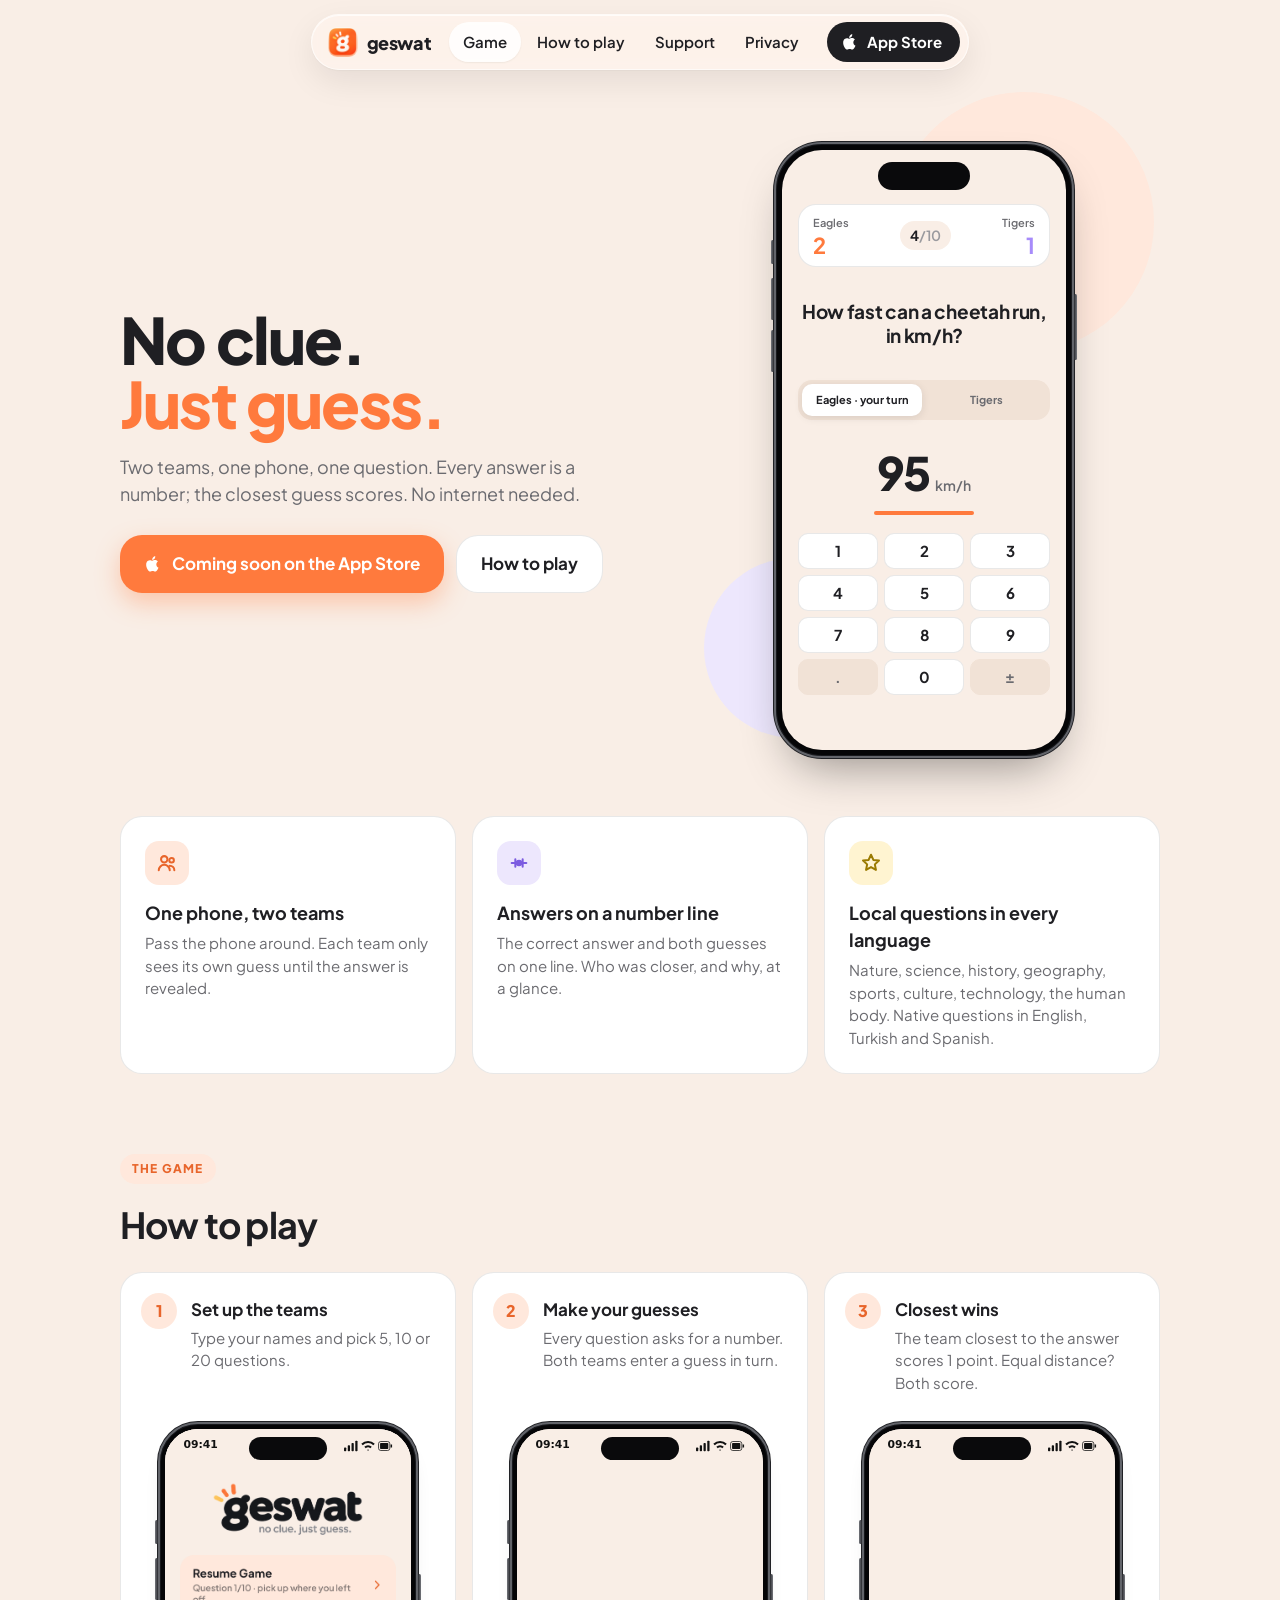
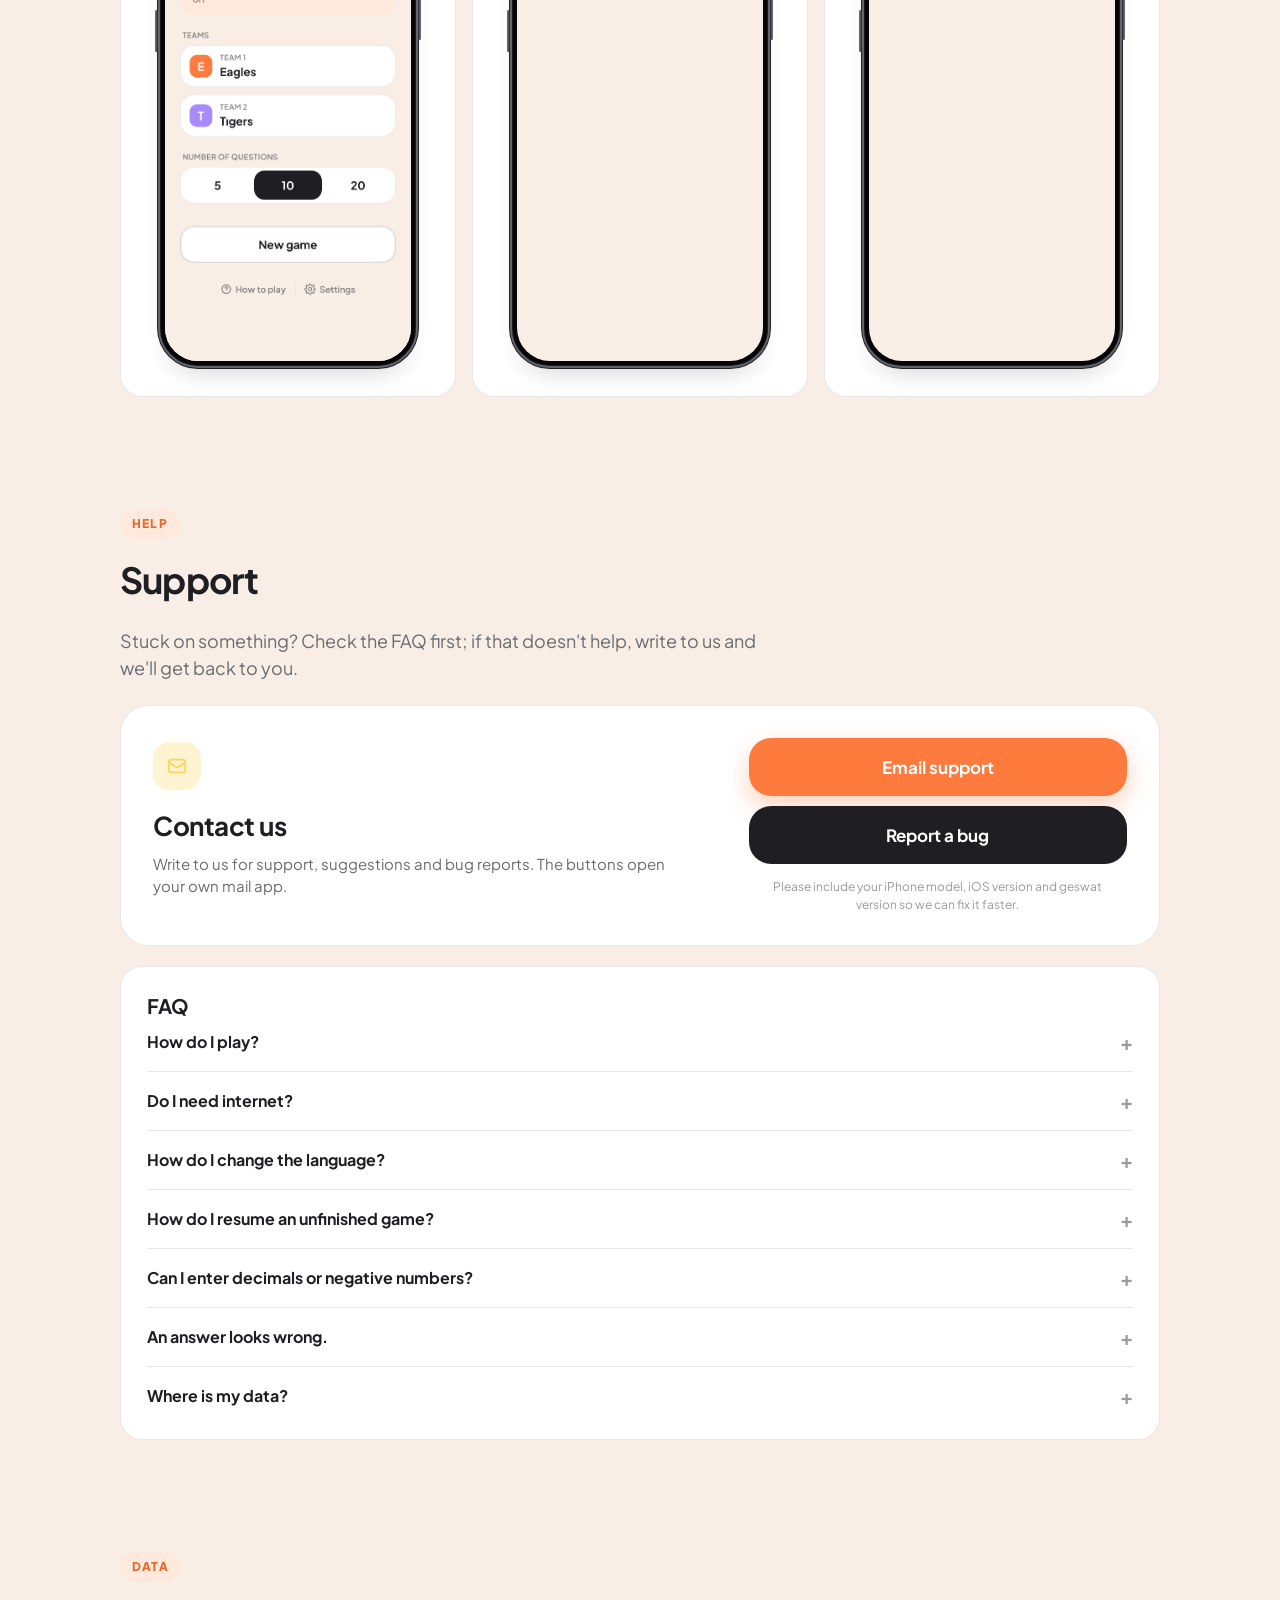
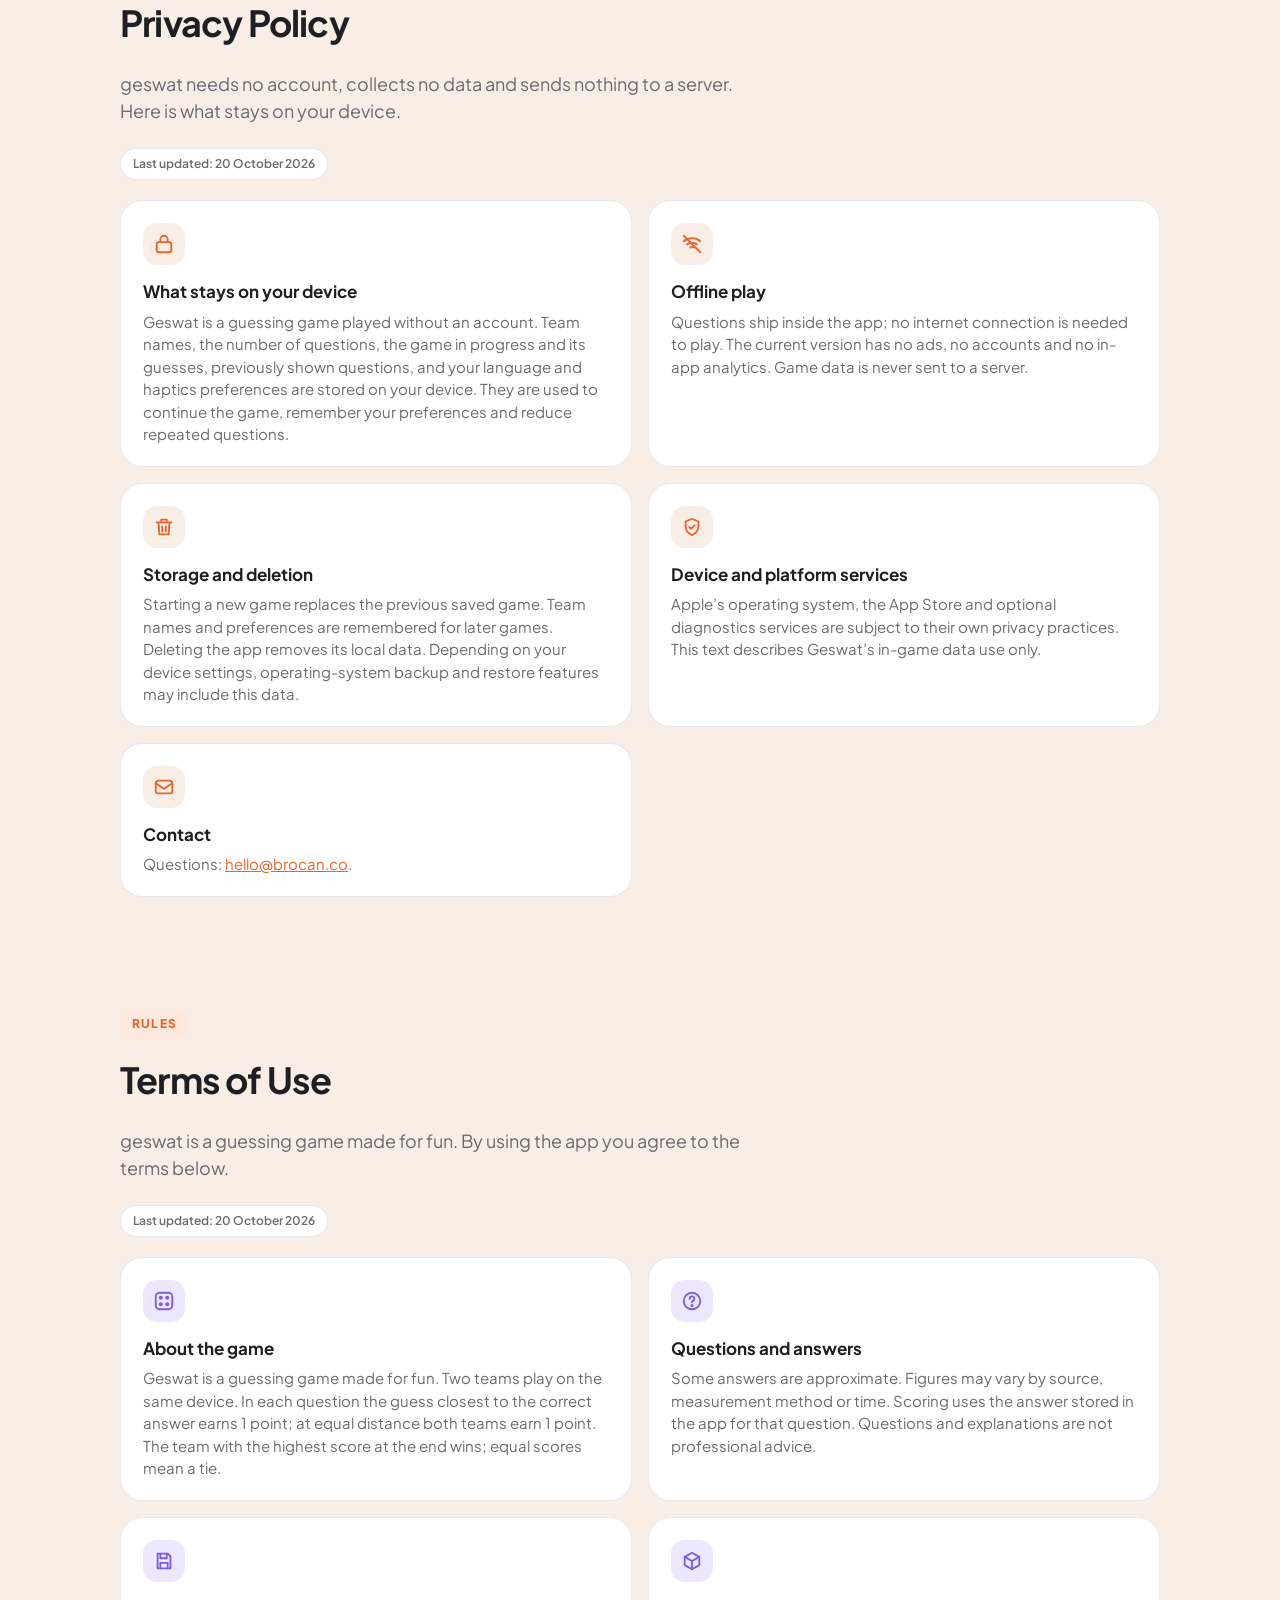
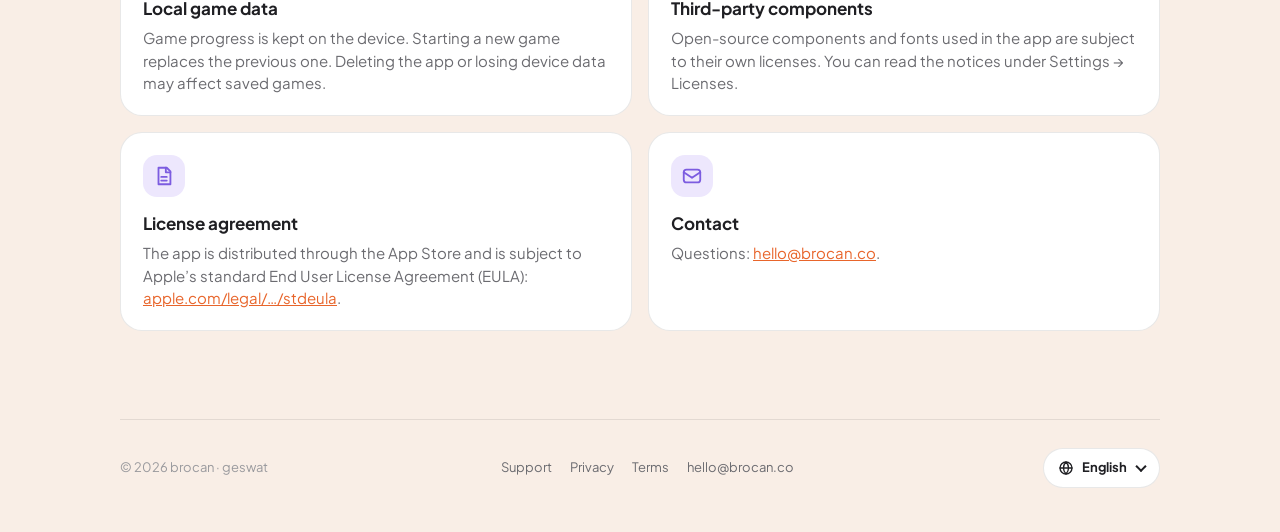
==== index.html @ f70e3f71 "Publish multilingual geswat site with localized app screenshots" ====
<!doctype html>
<html lang="tr">
<head>
<meta charset="utf-8">
<meta name="viewport" content="width=device-width, initial-scale=1">
<title>geswat · No clue. Just guess.</title>
<title data-lang="tr">geswat · Bilmesen de olur, tahmin et</title>
<title data-lang="en">geswat · No clue. Just guess.</title>
<title data-lang="es">geswat · Ni idea. Adivina.</title>
<meta name="description" content="geswat is an offline two-team number-guessing party game for iPhone.">
<meta name="description" data-lang="tr" content="geswat: iki takım, bir soru, en yakın tahmin kazanır. Çevrimdışı iPhone parti oyunu.">
<meta name="description" data-lang="en" content="geswat is an offline two-team number-guessing party game for iPhone.">
<meta name="description" data-lang="es" content="geswat es un juego de fiesta sin conexión para iPhone: dos equipos, una pregunta, gana la estimación más cercana.">
<link rel="icon" href="assets/favicon.png">
<link rel="apple-touch-icon" href="assets/icon-512.png">
<link rel="preconnect" href="https://fonts.googleapis.com">
<link rel="stylesheet" href="https://fonts.googleapis.com/css2?family=Plus+Jakarta+Sans:wght@500;600;700;800&display=swap">
<link rel="stylesheet" href="site.css">
</head>
<body>
<header class="topbar">
  <div class="pill">
    <a class="brand" href="#top" aria-label="geswat"><img src="assets/icon-512.png" alt="" width="30" height="30"><span>geswat</span></a>
    <nav class="nav" aria-label="Site">
      <a href="#top" data-section="top"><span data-lang="tr">Oyun</span><span data-lang="en">Game</span><span data-lang="es">Juego</span></a>
      <a href="#how" data-section="how"><span data-lang="tr">Nasıl oynanır</span><span data-lang="en">How to play</span><span data-lang="es">Cómo se juega</span></a>
      <a href="#support" data-section="support"><span data-lang="tr">Destek</span><span data-lang="en">Support</span><span data-lang="es">Soporte</span></a>
      <a href="#privacy" data-section="privacy"><span data-lang="tr">Gizlilik</span><span data-lang="en">Privacy</span><span data-lang="es">Privacidad</span></a>
    </nav>
    <a class="store" href="#" aria-disabled="true"><svg width="18" height="18" viewBox="0 0 24 24" fill="currentColor" aria-hidden="true"><path d="M16.4 12.6c0-2.5 2-3.7 2.1-3.8-1.2-1.7-3-1.9-3.6-2-1.5-.2-3 .9-3.8.9-.8 0-2-.9-3.3-.8-1.7 0-3.2 1-4.1 2.5-1.8 3-.5 7.6 1.3 10.1.9 1.2 1.9 2.6 3.2 2.6 1.3-.1 1.8-.8 3.3-.8 1.6 0 2 .8 3.3.8 1.4 0 2.3-1.3 3.1-2.5 1-1.4 1.4-2.8 1.4-2.9-.1 0-2.9-1.1-2.9-4.1zM14 5.1c.7-.9 1.2-2.1 1-3.3-1 0-2.3.7-3 1.6-.7.8-1.2 2-1.1 3.2 1.2.1 2.3-.6 3.1-1.5z"></path></svg><span>App Store</span></a>
  </div>
</header>
<main id="top" class="wrap">
  <section class="hero">
    <div class="hero-text">
      <div data-lang="tr"><h1>Bilmesen de olur.<br><em>Tahmin et.</em></h1><p>İki takım, tek telefon, bir soru. Cevap bir sayı; doğruya en yakın tahmin puanı alır. İnternet gerekmez.</p></div><div data-lang="en"><h1>No clue.<br><em>Just guess.</em></h1><p>Two teams, one phone, one question. Every answer is a number; the closest guess scores. No internet needed.</p></div><div data-lang="es"><h1>Ni idea.<br><em>Adivina.</em></h1><p>Dos equipos, un teléfono, una pregunta. Cada respuesta es un número; gana la estimación más cercana. Sin internet.</p></div>
      <div class="cta-row">
        <a class="cta" href="#" aria-disabled="true"><svg width="18" height="18" viewBox="0 0 24 24" fill="currentColor" aria-hidden="true"><path d="M16.4 12.6c0-2.5 2-3.7 2.1-3.8-1.2-1.7-3-1.9-3.6-2-1.5-.2-3 .9-3.8.9-.8 0-2-.9-3.3-.8-1.7 0-3.2 1-4.1 2.5-1.8 3-.5 7.6 1.3 10.1.9 1.2 1.9 2.6 3.2 2.6 1.3-.1 1.8-.8 3.3-.8 1.6 0 2 .8 3.3.8 1.4 0 2.3-1.3 3.1-2.5 1-1.4 1.4-2.8 1.4-2.9-.1 0-2.9-1.1-2.9-4.1zM14 5.1c.7-.9 1.2-2.1 1-3.3-1 0-2.3.7-3 1.6-.7.8-1.2 2-1.1 3.2 1.2.1 2.3-.6 3.1-1.5z"></path></svg><span data-lang="tr">App Store’da yakında</span><span data-lang="en">Coming soon on the App Store</span><span data-lang="es">Pronto en el App Store</span></a>
        <a class="cta ghost" href="#how"><span data-lang="tr">Nasıl oynanır?</span><span data-lang="en">How to play</span><span data-lang="es">¿Cómo se juega?</span></a>
      </div>
    </div>
    <div class="phone" aria-hidden="true">
      <div class="blob a"></div><div class="blob b"></div>
      <div class="frame">
        <div class="btn mute"></div><div class="btn vol1"></div><div class="btn vol2"></div><div class="btn power"></div>
        <div class="screen">
          <div class="island"></div>
          <div class="mock-score">
            <div class="side t"><span data-lang="tr">Kartallar</span><span data-lang="en">Eagles</span><span data-lang="es">Águilas</span><b>2</b></div>
            <div class="round">4<span>/10</span></div>
            <div class="side l"><span data-lang="tr">Kaplanlar</span><span data-lang="en">Tigers</span><span data-lang="es">Tigres</span><b>1</b></div>
          </div>
          <div class="mock-q"><span data-lang="tr">Çita saatte yaklaşık kaç km hıza ulaşır?</span><span data-lang="en">How fast can a cheetah run, in km/h?</span><span data-lang="es">¿A cuántos km/h corre un guepardo?</span></div>
          <div class="mock-turn"><span class="on"><span data-lang="tr">Kartallar · sıra sende</span><span data-lang="en">Eagles · your turn</span><span data-lang="es">Águilas · tu turno</span></span><span><span data-lang="tr">Kaplanlar</span><span data-lang="en">Tigers</span><span data-lang="es">Tigres</span></span></div>
          <div class="mock-num">95<small><span data-lang="tr">km/sa</span><span data-lang="en">km/h</span><span data-lang="es">km/h</span></small></div>
          <div class="mock-bar"></div>
          <div class="mock-pad"><span>1</span><span>2</span><span>3</span><span>4</span><span>5</span><span>6</span><span>7</span><span>8</span><span>9</span><span class="m"><span data-lang="tr">,</span><span data-lang="en">.</span><span data-lang="es">,</span></span><span>0</span><span class="m">±</span></div>
        </div>
      </div>
    </div>
  </section>
  <section class="features">
    <div class="card"><div class="ic t"><svg width="22" height="22" viewBox="0 0 24 24" fill="none" stroke="#E8652B" stroke-width="2.2" stroke-linecap="round" stroke-linejoin="round" aria-hidden="true"><circle cx="9" cy="8" r="3.5"></circle><circle cx="17" cy="9" r="2.5"></circle><path d="M3 20c0-3.3 2.7-6 6-6s6 2.7 6 6M15 15c2.8 0 5 2 5 5"></path></svg></div><div data-lang="tr"><h3>Tek telefon, iki takım</h3><p>Telefonu elden ele verin. Her takım yalnızca kendi tahminini görür; cevap açılınca ikisi de ortaya çıkar.</p></div><div data-lang="en"><h3>One phone, two teams</h3><p>Pass the phone around. Each team only sees its own guess until the answer is revealed.</p></div><div data-lang="es"><h3>Un teléfono, dos equipos</h3><p>Pásense el teléfono. Cada equipo ve solo su estimación hasta que se revela la respuesta.</p></div></div>
    <div class="card"><div class="ic l"><svg width="22" height="22" viewBox="0 0 24 24" fill="none" stroke="#7C5CE0" stroke-width="2.2" stroke-linecap="round" stroke-linejoin="round" aria-hidden="true"><path d="M4 12h16M8 8v8M16 8v8"></path><circle cx="12" cy="12" r="2.5" fill="#7C5CE0"></circle></svg></div><div data-lang="tr"><h3>Sayı doğrusunda cevap</h3><p>Doğru cevap ve iki tahmin aynı çizgide. Kim daha yakın, neden kazandı: bir bakışta.</p></div><div data-lang="en"><h3>Answers on a number line</h3><p>The correct answer and both guesses on one line. Who was closer, and why, at a glance.</p></div><div data-lang="es"><h3>La respuesta en una recta</h3><p>La respuesta correcta y las dos estimaciones en la misma línea. Quién estuvo más cerca, de un vistazo.</p></div></div>
    <div class="card"><div class="ic s"><svg width="22" height="22" viewBox="0 0 24 24" fill="none" stroke="#9A7A00" stroke-width="2.2" stroke-linecap="round" stroke-linejoin="round" aria-hidden="true"><path d="M12 3l2.6 5.6 6.1.7-4.5 4.2 1.2 6-5.4-3-5.4 3 1.2-6L3.3 9.3l6.1-.7z"></path></svg></div><div data-lang="tr"><h3>Her dilde kendi soruları</h3><p>Doğa, bilim, tarih, coğrafya, spor, kültür, teknoloji, insan vücudu. Türkçe, İngilizce ve İspanyolca’da yerel sorular.</p></div><div data-lang="en"><h3>Local questions in every language</h3><p>Nature, science, history, geography, sports, culture, technology, the human body. Native questions in English, Turkish and Spanish.</p></div><div data-lang="es"><h3>Preguntas locales en cada idioma</h3><p>Naturaleza, ciencia, historia, geografía, deportes, cultura, tecnología y cuerpo humano. Preguntas propias en español, inglés y turco.</p></div></div>
  </section>
  <section id="how" class="block">
    <span data-lang="tr" class="eyebrow">OYUN</span><span data-lang="en" class="eyebrow">THE GAME</span><span data-lang="es" class="eyebrow">EL JUEGO</span>
    <h2 class="section"><span data-lang="tr">Nasıl oynanır?</span><span data-lang="en">How to play</span><span data-lang="es">¿Cómo se juega?</span></h2>
    <div class="steps">
      <div class="step"><div class="step-copy"><div class="n">1</div><div><div data-lang="tr"><h3>Takımları kur</h3><p>İsimleri yazın, soru sayısını seçin: 5, 10 ya da 20.</p></div><div data-lang="en"><h3>Set up the teams</h3><p>Type your names and pick 5, 10 or 20 questions.</p></div><div data-lang="es"><h3>Formen los equipos</h3><p>Escriban los nombres y elijan 5, 10 o 20 preguntas.</p></div></div></div><div class="phone step-phone"><div class="frame"><span class="btn mute"></span><span class="btn vol1"></span><span class="btn vol2"></span><span class="btn power"></span><div class="screen"><div class="island" aria-hidden="true"></div><img data-lang="tr" class="shot" src="assets/how-setup-tr.webp" alt="Takımları kur" width="1170" height="2532" loading="eager" decoding="async"><img data-lang="en" class="shot" src="assets/how-setup-en.webp" alt="Set up the teams" width="1170" height="2532" loading="eager" decoding="async"><img data-lang="es" class="shot" src="assets/how-setup-es.webp" alt="Formen los equipos" width="1170" height="2532" loading="eager" decoding="async"><div class="capture-status" aria-hidden="true"><span>09:41</span><svg viewBox="0 0 64 16" fill="currentColor"><rect x="0" y="10" width="3" height="5" rx="1"/><rect x="5" y="7" width="3" height="8" rx="1"/><rect x="10" y="4" width="3" height="11" rx="1"/><rect x="15" y="1" width="3" height="14" rx="1"/><path d="M23 5a13 13 0 0 1 18 0l-2 2a10 10 0 0 0-14 0zm4 4a7 7 0 0 1 10 0l-2 2a4 4 0 0 0-6 0zm4 4a2 2 0 0 1 2 0l-1 2z"/><rect x="46" y="2" width="15" height="12" rx="3" fill="none" stroke="currentColor"/><rect x="48" y="4" width="11" height="8" rx="1"/><path d="M63 6v4" stroke="currentColor" stroke-width="2"/></svg></div></div></div></div></div>
      <div class="step"><div class="step-copy"><div class="n">2</div><div><div data-lang="tr"><h3>Tahmin edin</h3><p>Soru bir sayı ister. İki takım da sırayla tahminini girer.</p></div><div data-lang="en"><h3>Make your guesses</h3><p>Every question asks for a number. Both teams enter a guess in turn.</p></div><div data-lang="es"><h3>Hagan su estimación</h3><p>Cada pregunta pide un número. Los dos equipos escriben su estimación por turnos.</p></div></div></div><div class="phone step-phone"><div class="frame"><span class="btn mute"></span><span class="btn vol1"></span><span class="btn vol2"></span><span class="btn power"></span><div class="screen"><div class="island" aria-hidden="true"></div><img data-lang="tr" class="shot" src="assets/how-guess-tr.webp" alt="Tahmin edin" width="1170" height="2532" loading="eager" decoding="async"><img data-lang="en" class="shot" src="assets/how-guess-en.webp" alt="Make your guesses" width="1170" height="2532" loading="eager" decoding="async"><img data-lang="es" class="shot" src="assets/how-guess-es.webp" alt="Hagan su estimación" width="1170" height="2532" loading="eager" decoding="async"><div class="capture-status" aria-hidden="true"><span>09:41</span><svg viewBox="0 0 64 16" fill="currentColor"><rect x="0" y="10" width="3" height="5" rx="1"/><rect x="5" y="7" width="3" height="8" rx="1"/><rect x="10" y="4" width="3" height="11" rx="1"/><rect x="15" y="1" width="3" height="14" rx="1"/><path d="M23 5a13 13 0 0 1 18 0l-2 2a10 10 0 0 0-14 0zm4 4a7 7 0 0 1 10 0l-2 2a4 4 0 0 0-6 0zm4 4a2 2 0 0 1 2 0l-1 2z"/><rect x="46" y="2" width="15" height="12" rx="3" fill="none" stroke="currentColor"/><rect x="48" y="4" width="11" height="8" rx="1"/><path d="M63 6v4" stroke="currentColor" stroke-width="2"/></svg></div></div></div></div></div>
      <div class="step"><div class="step-copy"><div class="n">3</div><div><div data-lang="tr"><h3>En yakın kazanır</h3><p>Doğru cevaba en yakın takım 1 puan alır. Eşit uzaklıkta ikisi de alır.</p></div><div data-lang="en"><h3>Closest wins</h3><p>The team closest to the answer scores 1 point. Equal distance? Both score.</p></div><div data-lang="es"><h3>Gana el más cercano</h3><p>El equipo más cercano a la respuesta suma 1 punto. A igual distancia, suman los dos.</p></div></div></div><div class="phone step-phone"><div class="frame"><span class="btn mute"></span><span class="btn vol1"></span><span class="btn vol2"></span><span class="btn power"></span><div class="screen"><div class="island" aria-hidden="true"></div><img data-lang="tr" class="shot" src="assets/how-answer-tr.webp" alt="En yakın kazanır" width="1170" height="2532" loading="eager" decoding="async"><img data-lang="en" class="shot" src="assets/how-answer-en.webp" alt="Closest wins" width="1170" height="2532" loading="eager" decoding="async"><img data-lang="es" class="shot" src="assets/how-answer-es.webp" alt="Gana el más cercano" width="1170" height="2532" loading="eager" decoding="async"><div class="capture-status" aria-hidden="true"><span>09:41</span><svg viewBox="0 0 64 16" fill="currentColor"><rect x="0" y="10" width="3" height="5" rx="1"/><rect x="5" y="7" width="3" height="8" rx="1"/><rect x="10" y="4" width="3" height="11" rx="1"/><rect x="15" y="1" width="3" height="14" rx="1"/><path d="M23 5a13 13 0 0 1 18 0l-2 2a10 10 0 0 0-14 0zm4 4a7 7 0 0 1 10 0l-2 2a4 4 0 0 0-6 0zm4 4a2 2 0 0 1 2 0l-1 2z"/><rect x="46" y="2" width="15" height="12" rx="3" fill="none" stroke="currentColor"/><rect x="48" y="4" width="11" height="8" rx="1"/><path d="M63 6v4" stroke="currentColor" stroke-width="2"/></svg></div></div></div></div></div>
    </div>
  </section>
  <section id="support" class="block">
    <span data-lang="tr" class="eyebrow">YARDIM</span><span data-lang="en" class="eyebrow">HELP</span><span data-lang="es" class="eyebrow">AYUDA</span>
    <div data-lang="tr"><h2 class="section">Destek</h2><p class="lead">Takıldığın bir şey mi var? Önce sık sorulanlara bak; bulamazsan bize yaz, en kısa sürede dönelim.</p></div>
    <div data-lang="en"><h2 class="section">Support</h2><p class="lead">Stuck on something? Check the FAQ first; if that doesn't help, write to us and we'll get back to you.</p></div>
    <div data-lang="es"><h2 class="section">Soporte</h2><p class="lead">¿Algo no funciona? Mira primero las preguntas frecuentes; si no encuentras la respuesta, escríbenos.</p></div>
    <div class="contact">
      <div class="contact-main">
        <div class="contact-ic"><svg width="22" height="22" viewBox="0 0 24 24" fill="none" stroke="#FFD45C" stroke-width="2" stroke-linecap="round" stroke-linejoin="round" aria-hidden="true"><rect x="3" y="5" width="18" height="14" rx="3"></rect><path d="M3 8l9 6 9-6"></path></svg></div>
        <div data-lang="tr"><h3>Bize ulaş</h3><p>Destek, öneri ve hata bildirimleri için bize yaz. Butonlar kendi e‑posta uygulamanı açar.</p></div>
        <div data-lang="en"><h3>Contact us</h3><p>Write to us for support, suggestions and bug reports. The buttons open your own mail app.</p></div>
        <div data-lang="es"><h3>Contáctanos</h3><p>Escríbenos para soporte, sugerencias y errores. Los botones abren tu propia app de correo.</p></div>
      </div>
      <div class="contact-actions">
        <div class="cta-col">
          <a class="cta" data-lang="tr" href="mailto:hello@brocan.co?subject=geswat%20destek">Destek e‑postası yaz</a>
          <a class="cta dark" data-lang="tr" href="mailto:hello@brocan.co?subject=geswat%20hata%20bildirimi&body=Ne%20oldu%3F%0A%0A%0ANas%C4%B1l%20tekrar%20edebiliriz%3F%0A1.%0A2.%0A3.%0A%0A---%0AiPhone%20modeli%3A%20%0AiOS%20s%C3%BCr%C3%BCm%C3%BC%3A%20%0Ageswat%20s%C3%BCr%C3%BCm%C3%BC%3A%20%0ADil%3A%20">Hata bildir</a>
          <a class="cta" data-lang="en" href="mailto:hello@brocan.co?subject=geswat%20support">Email support</a>
          <a class="cta dark" data-lang="en" href="mailto:hello@brocan.co?subject=geswat%20bug%20report&body=What%20happened%3F%0A%0A%0AHow%20can%20we%20reproduce%20it%3F%0A1.%0A2.%0A3.%0A%0A---%0AiPhone%20model%3A%20%0AiOS%20version%3A%20%0Ageswat%20version%3A%20%0ALanguage%3A%20">Report a bug</a>
          <a class="cta" data-lang="es" href="mailto:hello@brocan.co?subject=geswat%20soporte">Escribir a soporte</a>
          <a class="cta dark" data-lang="es" href="mailto:hello@brocan.co?subject=geswat%20informe%20de%20error&body=%C2%BFQu%C3%A9%20pas%C3%B3%3F%0A%0A%0A%C2%BFC%C3%B3mo%20lo%20reproducimos%3F%0A1.%0A2.%0A3.%0A%0A---%0AModelo%20de%20iPhone%3A%20%0AVersi%C3%B3n%20de%20iOS%3A%20%0AVersi%C3%B3n%20de%20geswat%3A%20%0AIdioma%3A%20">Informar un error</a>
        </div>
        <p class="meta" data-lang="tr">Hata bildirirken iPhone modelini, iOS sürümünü ve geswat sürümünü eklersen daha hızlı çözeriz.</p><p class="meta" data-lang="en">Please include your iPhone model, iOS version and geswat version so we can fix it faster.</p><p class="meta" data-lang="es">Incluye el modelo de iPhone, la versión de iOS y la de geswat para que lo resolvamos antes.</p>
      </div>
    </div>
    <div class="faq panel">
      <h3 class="sub"><span data-lang="tr">Sık sorulanlar</span><span data-lang="en">FAQ</span><span data-lang="es">Preguntas frecuentes</span></h3>
        <div data-lang="tr">
          <details><summary>Oyun nasıl oynanır?</summary><p>İki takım aynı telefonda oynar. Her soru sayısal bir cevap ister; iki takım da sırayla tahminini girer, sonra “Cevabı Göster”e dokunulur. Doğru cevaba en yakın takım 1 puan alır; eşit uzaklıkta ikisi de alır. Oyun sonunda puanı yüksek olan kazanır.</p></details>
          <details><summary>İnternet gerekiyor mu?</summary><p>Hayır. Sorular uygulamanın içindedir; oyun tamamen çevrimdışı çalışır.</p></details>
          <details><summary>Dili nasıl değiştiririm?</summary><p>Ayarlar → Dil. “Otomatik” cihaz dilini kullanır (Türkçe, İngilizce veya İspanyolca; diğer dillerde İngilizce). Dil değişince yeni oyunlar o dilin soru havuzundan gelir; her dilin kendi yerel soruları vardır.</p></details>
          <details><summary>Yarım kalan oyunu nasıl sürdürürüm?</summary><p>Ana ekranda “Oyuna Devam Et” kartına dokun. Yeni oyun başlatmak önceki oyunun yerine geçer.</p></details>
          <details><summary>Ondalıklı veya negatif sayı girebilir miyim?</summary><p>Evet. Tuş takımındaki virgül (İngilizcede nokta) ondalık, ± tuşu işaret içindir.</p></details>
          <details><summary>Bir cevap yanlış görünüyor.</summary><p>Bazı cevaplar yaklaşık değerlerdir ve kaynağa göre değişebilir. Yine de hatalı olduğunu düşündüğün soruyu “Hata bildir” ile gönder; soru metnini yazman yeterli.</p></details>
          <details><summary>Verilerim nerede?</summary><p>Hepsi cihazında: takım adları, tercihler, devam eden oyun. Sunucuya hiçbir şey gönderilmez. Ayrıntı için aşağıdaki Gizlilik bölümüne bak.</p></details>
        </div>
        <div data-lang="en">
          <details><summary>How do I play?</summary><p>Two teams share one phone. Every question asks for a number; both teams enter a guess in turn, then tap “Reveal Answer”. The team closest to the correct answer scores 1 point; at equal distance both score. Most points at the end wins.</p></details>
          <details><summary>Do I need internet?</summary><p>No. Questions ship inside the app; the game is fully offline.</p></details>
          <details><summary>How do I change the language?</summary><p>Settings → Language. “Automatic” follows your device language (Turkish, English or Spanish; other languages fall back to English). New games draw from that language’s question bank, which includes its own local questions.</p></details>
          <details><summary>How do I resume an unfinished game?</summary><p>Tap the “Resume Game” card on the home screen. Starting a new game replaces the previous one.</p></details>
          <details><summary>Can I enter decimals or negative numbers?</summary><p>Yes. The keypad’s decimal key and the ± key handle both.</p></details>
          <details><summary>An answer looks wrong.</summary><p>Some answers are approximate and vary by source. If you think one is wrong, send it with “Report a bug”; the question text is enough.</p></details>
          <details><summary>Where is my data?</summary><p>All on your device: team names, preferences, the game in progress. Nothing is sent to a server. See the Privacy section below.</p></details>
        </div>
        <div data-lang="es">
          <details><summary>¿Cómo se juega?</summary><p>Dos equipos comparten un teléfono. Cada pregunta pide un número; los dos equipos escriben su estimación por turnos y luego tocan “Mostrar respuesta”. El equipo más cercano suma 1 punto; a igual distancia, suman los dos. Al final gana quien tenga más puntos.</p></details>
          <details><summary>¿Necesito internet?</summary><p>No. Las preguntas están dentro de la app; el juego funciona sin conexión.</p></details>
          <details><summary>¿Cómo cambio el idioma?</summary><p>Ajustes → Idioma. “Automático” sigue el idioma del dispositivo (turco, inglés o español; otros idiomas usan inglés). Las partidas nuevas usan el banco de preguntas de ese idioma, con sus propias preguntas locales.</p></details>
          <details><summary>¿Cómo continúo una partida?</summary><p>Toca la tarjeta “Continuar partida” en la pantalla principal. Empezar una partida nueva reemplaza la anterior.</p></details>
          <details><summary>¿Puedo escribir decimales o negativos?</summary><p>Sí. La tecla de coma del teclado numérico y la tecla ± sirven para eso.</p></details>
          <details><summary>Una respuesta parece incorrecta.</summary><p>Algunas respuestas son aproximadas y varían según la fuente. Si crees que una está mal, envíala con “Informar un error”; basta con el texto de la pregunta.</p></details>
          <details><summary>¿Dónde están mis datos?</summary><p>Todo en tu dispositivo: nombres de equipos, preferencias y la partida en curso. No se envía nada a un servidor. Consulta la sección de Privacidad más abajo.</p></details>
        </div>
    </div>
  </section>
  <section id="privacy" class="block legal">
      <div data-lang="tr">
        <span class="eyebrow">VERİ</span>
        <h2 class="section">Gizlilik Politikası</h2>
        <p class="lead">geswat hesap istemez, veri toplamaz ve sunucuya hiçbir şey göndermez. Aşağıda cihazında ne tutulduğu anlatılıyor.</p>
        <span class="chip">Son güncelleme: 20 Ekim 2026</span>
        <div class="legal-grid">
          <div class="lcard"><div class="ic"><svg width="22" height="22" viewBox="0 0 24 24" fill="none" stroke="currentColor" stroke-width="2" stroke-linecap="round" stroke-linejoin="round" aria-hidden="true"><rect x="4" y="10" width="16" height="11" rx="2.5"></rect><path d="M8 10V7a4 4 0 0 1 8 0v3"></path></svg></div><h3>Cihazında kalan bilgiler</h3><p>Geswat, hesap oluşturmadan oynanan bir tahmin oyunudur. Takım isimleri, soru sayısı, devam eden oyun ve tahminler, daha önce seçilen sorular, dil ve titreşim tercihi cihazında saklanır. Bu bilgiler oyunu sürdürmek, tercihlerini hatırlamak ve soru tekrarlarını azaltmak için kullanılır.</p></div>
          <div class="lcard"><div class="ic"><svg width="22" height="22" viewBox="0 0 24 24" fill="none" stroke="currentColor" stroke-width="2" stroke-linecap="round" stroke-linejoin="round" aria-hidden="true"><path d="M3 9c5-4.5 13-4.5 18 0M6.5 12.5c3-2.5 8-2.5 11 0M10 16c1.2-1 2.8-1 4 0"></path><path d="M3 3l18 18"></path></svg></div><h3>Çevrimdışı oyun</h3><p>Sorular uygulamanın içindedir; oynamak için internet bağlantısı gerekmez. Mevcut oyun sürümünde reklam, hesap sistemi veya uygulama içi analiz hizmeti bulunmaz. Oyun kayıtlarını bir sunucuya göndermeyiz.</p></div>
          <div class="lcard"><div class="ic"><svg width="22" height="22" viewBox="0 0 24 24" fill="none" stroke="currentColor" stroke-width="2" stroke-linecap="round" stroke-linejoin="round" aria-hidden="true"><path d="M4 7h16M10 11v6M14 11v6M6 7l1 13h10l1-13M9 7V4h6v3"></path></svg></div><h3>Saklama ve silme</h3><p>Yeni oyun başladığında önceki oyun kaydı değiştirilir. Takım isimleri ve tercihlerin sonraki oyunlar için hatırlanır. Uygulamayı cihazından sildiğinde uygulamanın yerel verileri de kaldırılır. İşletim sisteminin yedekleme ve geri yükleme özellikleri, cihaz ayarlarına bağlı olarak bu verileri kapsayabilir.</p></div>
          <div class="lcard"><div class="ic"><svg width="22" height="22" viewBox="0 0 24 24" fill="none" stroke="currentColor" stroke-width="2" stroke-linecap="round" stroke-linejoin="round" aria-hidden="true"><path d="M12 3l7 3v5c0 5-3.5 8.5-7 10-3.5-1.5-7-5-7-10V6z"></path><path d="M9 12l2 2 4-4"></path></svg></div><h3>Cihaz ve platform hizmetleri</h3><p>Apple’ın işletim sistemi, App Store ve isteğe bağlı tanılama hizmetleri kendi gizlilik uygulamalarına tabidir. Bu metin Geswat’ın oyun içindeki veri kullanımını açıklar.</p></div>
          <div class="lcard"><div class="ic"><svg width="22" height="22" viewBox="0 0 24 24" fill="none" stroke="currentColor" stroke-width="2" stroke-linecap="round" stroke-linejoin="round" aria-hidden="true"><rect x="3" y="5" width="18" height="14" rx="3"></rect><path d="M3 8l9 6 9-6"></path></svg></div><h3>İletişim</h3><p>Sorular için: <a href="mailto:hello@brocan.co">hello@brocan.co</a>.</p></div>
        </div>
      </div>
      <div data-lang="en">
        <span class="eyebrow">DATA</span>
        <h2 class="section">Privacy Policy</h2>
        <p class="lead">geswat needs no account, collects no data and sends nothing to a server. Here is what stays on your device.</p>
        <span class="chip">Last updated: 20 October 2026</span>
        <div class="legal-grid">
          <div class="lcard"><div class="ic"><svg width="22" height="22" viewBox="0 0 24 24" fill="none" stroke="currentColor" stroke-width="2" stroke-linecap="round" stroke-linejoin="round" aria-hidden="true"><rect x="4" y="10" width="16" height="11" rx="2.5"></rect><path d="M8 10V7a4 4 0 0 1 8 0v3"></path></svg></div><h3>What stays on your device</h3><p>Geswat is a guessing game played without an account. Team names, the number of questions, the game in progress and its guesses, previously shown questions, and your language and haptics preferences are stored on your device. They are used to continue the game, remember your preferences and reduce repeated questions.</p></div>
          <div class="lcard"><div class="ic"><svg width="22" height="22" viewBox="0 0 24 24" fill="none" stroke="currentColor" stroke-width="2" stroke-linecap="round" stroke-linejoin="round" aria-hidden="true"><path d="M3 9c5-4.5 13-4.5 18 0M6.5 12.5c3-2.5 8-2.5 11 0M10 16c1.2-1 2.8-1 4 0"></path><path d="M3 3l18 18"></path></svg></div><h3>Offline play</h3><p>Questions ship inside the app; no internet connection is needed to play. The current version has no ads, no accounts and no in-app analytics. Game data is never sent to a server.</p></div>
          <div class="lcard"><div class="ic"><svg width="22" height="22" viewBox="0 0 24 24" fill="none" stroke="currentColor" stroke-width="2" stroke-linecap="round" stroke-linejoin="round" aria-hidden="true"><path d="M4 7h16M10 11v6M14 11v6M6 7l1 13h10l1-13M9 7V4h6v3"></path></svg></div><h3>Storage and deletion</h3><p>Starting a new game replaces the previous saved game. Team names and preferences are remembered for later games. Deleting the app removes its local data. Depending on your device settings, operating-system backup and restore features may include this data.</p></div>
          <div class="lcard"><div class="ic"><svg width="22" height="22" viewBox="0 0 24 24" fill="none" stroke="currentColor" stroke-width="2" stroke-linecap="round" stroke-linejoin="round" aria-hidden="true"><path d="M12 3l7 3v5c0 5-3.5 8.5-7 10-3.5-1.5-7-5-7-10V6z"></path><path d="M9 12l2 2 4-4"></path></svg></div><h3>Device and platform services</h3><p>Apple’s operating system, the App Store and optional diagnostics services are subject to their own privacy practices. This text describes Geswat’s in-game data use only.</p></div>
          <div class="lcard"><div class="ic"><svg width="22" height="22" viewBox="0 0 24 24" fill="none" stroke="currentColor" stroke-width="2" stroke-linecap="round" stroke-linejoin="round" aria-hidden="true"><rect x="3" y="5" width="18" height="14" rx="3"></rect><path d="M3 8l9 6 9-6"></path></svg></div><h3>Contact</h3><p>Questions: <a href="mailto:hello@brocan.co">hello@brocan.co</a>.</p></div>
        </div>
      </div>
      <div data-lang="es">
        <span class="eyebrow">DATOS</span>
        <h2 class="section">Política de privacidad</h2>
        <p class="lead">geswat no requiere cuenta, no recopila datos y no envía nada a un servidor. Esto es lo que se guarda en tu dispositivo.</p>
        <span class="chip">Última actualización: 20 de octubre de 2026</span>
        <div class="legal-grid">
          <div class="lcard"><div class="ic"><svg width="22" height="22" viewBox="0 0 24 24" fill="none" stroke="currentColor" stroke-width="2" stroke-linecap="round" stroke-linejoin="round" aria-hidden="true"><rect x="4" y="10" width="16" height="11" rx="2.5"></rect><path d="M8 10V7a4 4 0 0 1 8 0v3"></path></svg></div><h3>Lo que se queda en tu dispositivo</h3><p>Geswat es un juego de estimaciones que se juega sin cuenta. Los nombres de los equipos, el número de preguntas, la partida en curso y sus estimaciones, las preguntas ya mostradas y tus preferencias de idioma y vibración se guardan en tu dispositivo. Se usan para continuar la partida, recordar tus preferencias y reducir las preguntas repetidas.</p></div>
          <div class="lcard"><div class="ic"><svg width="22" height="22" viewBox="0 0 24 24" fill="none" stroke="currentColor" stroke-width="2" stroke-linecap="round" stroke-linejoin="round" aria-hidden="true"><path d="M3 9c5-4.5 13-4.5 18 0M6.5 12.5c3-2.5 8-2.5 11 0M10 16c1.2-1 2.8-1 4 0"></path><path d="M3 3l18 18"></path></svg></div><h3>Juego sin conexión</h3><p>Las preguntas están dentro de la app; no se necesita internet para jugar. La versión actual no tiene anuncios, cuentas ni análisis dentro de la app. Los datos de la partida nunca se envían a un servidor.</p></div>
          <div class="lcard"><div class="ic"><svg width="22" height="22" viewBox="0 0 24 24" fill="none" stroke="currentColor" stroke-width="2" stroke-linecap="round" stroke-linejoin="round" aria-hidden="true"><path d="M4 7h16M10 11v6M14 11v6M6 7l1 13h10l1-13M9 7V4h6v3"></path></svg></div><h3>Almacenamiento y borrado</h3><p>Empezar una partida nueva reemplaza la partida guardada anterior. Los nombres de los equipos y las preferencias se recuerdan para las siguientes partidas. Al eliminar la app se eliminan sus datos locales. Según la configuración del dispositivo, las copias de seguridad del sistema pueden incluir estos datos.</p></div>
          <div class="lcard"><div class="ic"><svg width="22" height="22" viewBox="0 0 24 24" fill="none" stroke="currentColor" stroke-width="2" stroke-linecap="round" stroke-linejoin="round" aria-hidden="true"><path d="M12 3l7 3v5c0 5-3.5 8.5-7 10-3.5-1.5-7-5-7-10V6z"></path><path d="M9 12l2 2 4-4"></path></svg></div><h3>Servicios del dispositivo y la plataforma</h3><p>El sistema operativo de Apple, el App Store y los servicios opcionales de diagnóstico tienen sus propias prácticas de privacidad. Este texto describe solo el uso de datos de Geswat dentro del juego.</p></div>
          <div class="lcard"><div class="ic"><svg width="22" height="22" viewBox="0 0 24 24" fill="none" stroke="currentColor" stroke-width="2" stroke-linecap="round" stroke-linejoin="round" aria-hidden="true"><rect x="3" y="5" width="18" height="14" rx="3"></rect><path d="M3 8l9 6 9-6"></path></svg></div><h3>Contacto</h3><p>Preguntas: <a href="mailto:hello@brocan.co">hello@brocan.co</a>.</p></div>
        </div>
      </div>
  </section>
  <section id="terms" class="block legal">
      <div data-lang="tr">
        <span class="eyebrow">KURALLAR</span>
        <h2 class="section">Kullanım Koşulları</h2>
        <p class="lead">geswat eğlence amaçlı bir tahmin oyunudur. Uygulamayı kullanarak aşağıdaki koşulları kabul etmiş olursun.</p>
        <span class="chip">Son güncelleme: 20 Ekim 2026</span>
        <div class="legal-grid">
          <div class="lcard"><div class="ic"><svg width="22" height="22" viewBox="0 0 24 24" fill="none" stroke="currentColor" stroke-width="2" stroke-linecap="round" stroke-linejoin="round" aria-hidden="true"><rect x="3" y="3" width="18" height="18" rx="4"></rect><circle cx="8.5" cy="8.5" r="1.2" fill="currentColor"></circle><circle cx="15.5" cy="15.5" r="1.2" fill="currentColor"></circle><circle cx="15.5" cy="8.5" r="1.2" fill="currentColor"></circle><circle cx="8.5" cy="15.5" r="1.2" fill="currentColor"></circle></svg></div><h3>Oyun hakkında</h3><p>Geswat eğlence amaçlı bir tahmin oyunudur. İki takım aynı cihazda oynar. Her soruda doğru cevaba en yakın tahmin 1 puan alır; eşit uzaklıkta iki takım da 1 puan alır. Oyun sonunda en yüksek puana sahip takım kazanır; eşit puanlarda oyun berabere biter.</p></div>
          <div class="lcard"><div class="ic"><svg width="22" height="22" viewBox="0 0 24 24" fill="none" stroke="currentColor" stroke-width="2" stroke-linecap="round" stroke-linejoin="round" aria-hidden="true"><circle cx="12" cy="12" r="9"></circle><path d="M9.5 9.5a2.5 2.5 0 1 1 3.5 2.3c-.7.3-1 .9-1 1.7"></path><circle cx="12" cy="17" r="0.7" fill="currentColor"></circle></svg></div><h3>Sorular ve cevaplar</h3><p>Bazı cevaplar yaklaşık değerlerdir. Bilgiler kullanılan kaynağa, ölçüm yöntemine veya zamana göre farklılık gösterebilir. Puanlama, uygulamada o soru için kayıtlı cevap üzerinden yapılır. Sorular ve açıklamalar profesyonel tavsiye amacı taşımaz.</p></div>
          <div class="lcard"><div class="ic"><svg width="22" height="22" viewBox="0 0 24 24" fill="none" stroke="currentColor" stroke-width="2" stroke-linecap="round" stroke-linejoin="round" aria-hidden="true"><path d="M5 4h11l3 3v13H5z"></path><path d="M8 4v5h7V4M8 20v-6h8v6"></path></svg></div><h3>Yerel oyun kayıtları</h3><p>Oyun ilerlemesi cihazda tutulur. Yeni oyun başlatmak önceki oyunun yerine geçer. Uygulamanın silinmesi veya cihaz verilerinin kaybı oyun kayıtlarını etkileyebilir.</p></div>
          <div class="lcard"><div class="ic"><svg width="22" height="22" viewBox="0 0 24 24" fill="none" stroke="currentColor" stroke-width="2" stroke-linecap="round" stroke-linejoin="round" aria-hidden="true"><path d="M12 3l8 4.5v9L12 21l-8-4.5v-9z"></path><path d="M4 7.5l8 4.5 8-4.5M12 12v9"></path></svg></div><h3>Üçüncü taraf bileşenler</h3><p>Uygulamada kullanılan açık kaynak bileşenler ve yazı tipleri kendi lisanslarına tabidir. İlgili bildirimleri Ayarlar → Lisanslar bölümünde okuyabilirsin.</p></div>
          <div class="lcard"><div class="ic"><svg width="22" height="22" viewBox="0 0 24 24" fill="none" stroke="currentColor" stroke-width="2" stroke-linecap="round" stroke-linejoin="round" aria-hidden="true"><path d="M6 3h9l4 4v14H6z"></path><path d="M14 3v5h5M9 13h6M9 17h6"></path></svg></div><h3>Lisans sözleşmesi</h3><p>Uygulama App Store üzerinden dağıtılır ve Apple’ın standart Son Kullanıcı Lisans Sözleşmesi’ne (EULA) tabidir: <a href="https://www.apple.com/legal/internet-services/itunes/dev/stdeula/">apple.com/legal/…/stdeula</a>.</p></div>
          <div class="lcard"><div class="ic"><svg width="22" height="22" viewBox="0 0 24 24" fill="none" stroke="currentColor" stroke-width="2" stroke-linecap="round" stroke-linejoin="round" aria-hidden="true"><rect x="3" y="5" width="18" height="14" rx="3"></rect><path d="M3 8l9 6 9-6"></path></svg></div><h3>İletişim</h3><p>Sorular için: <a href="mailto:hello@brocan.co">hello@brocan.co</a>.</p></div>
        </div>
      </div>
      <div data-lang="en">
        <span class="eyebrow">RULES</span>
        <h2 class="section">Terms of Use</h2>
        <p class="lead">geswat is a guessing game made for fun. By using the app you agree to the terms below.</p>
        <span class="chip">Last updated: 20 October 2026</span>
        <div class="legal-grid">
          <div class="lcard"><div class="ic"><svg width="22" height="22" viewBox="0 0 24 24" fill="none" stroke="currentColor" stroke-width="2" stroke-linecap="round" stroke-linejoin="round" aria-hidden="true"><rect x="3" y="3" width="18" height="18" rx="4"></rect><circle cx="8.5" cy="8.5" r="1.2" fill="currentColor"></circle><circle cx="15.5" cy="15.5" r="1.2" fill="currentColor"></circle><circle cx="15.5" cy="8.5" r="1.2" fill="currentColor"></circle><circle cx="8.5" cy="15.5" r="1.2" fill="currentColor"></circle></svg></div><h3>About the game</h3><p>Geswat is a guessing game made for fun. Two teams play on the same device. In each question the guess closest to the correct answer earns 1 point; at equal distance both teams earn 1 point. The team with the highest score at the end wins; equal scores mean a tie.</p></div>
          <div class="lcard"><div class="ic"><svg width="22" height="22" viewBox="0 0 24 24" fill="none" stroke="currentColor" stroke-width="2" stroke-linecap="round" stroke-linejoin="round" aria-hidden="true"><circle cx="12" cy="12" r="9"></circle><path d="M9.5 9.5a2.5 2.5 0 1 1 3.5 2.3c-.7.3-1 .9-1 1.7"></path><circle cx="12" cy="17" r="0.7" fill="currentColor"></circle></svg></div><h3>Questions and answers</h3><p>Some answers are approximate. Figures may vary by source, measurement method or time. Scoring uses the answer stored in the app for that question. Questions and explanations are not professional advice.</p></div>
          <div class="lcard"><div class="ic"><svg width="22" height="22" viewBox="0 0 24 24" fill="none" stroke="currentColor" stroke-width="2" stroke-linecap="round" stroke-linejoin="round" aria-hidden="true"><path d="M5 4h11l3 3v13H5z"></path><path d="M8 4v5h7V4M8 20v-6h8v6"></path></svg></div><h3>Local game data</h3><p>Game progress is kept on the device. Starting a new game replaces the previous one. Deleting the app or losing device data may affect saved games.</p></div>
          <div class="lcard"><div class="ic"><svg width="22" height="22" viewBox="0 0 24 24" fill="none" stroke="currentColor" stroke-width="2" stroke-linecap="round" stroke-linejoin="round" aria-hidden="true"><path d="M12 3l8 4.5v9L12 21l-8-4.5v-9z"></path><path d="M4 7.5l8 4.5 8-4.5M12 12v9"></path></svg></div><h3>Third-party components</h3><p>Open-source components and fonts used in the app are subject to their own licenses. You can read the notices under Settings → Licenses.</p></div>
          <div class="lcard"><div class="ic"><svg width="22" height="22" viewBox="0 0 24 24" fill="none" stroke="currentColor" stroke-width="2" stroke-linecap="round" stroke-linejoin="round" aria-hidden="true"><path d="M6 3h9l4 4v14H6z"></path><path d="M14 3v5h5M9 13h6M9 17h6"></path></svg></div><h3>License agreement</h3><p>The app is distributed through the App Store and is subject to Apple’s standard End User License Agreement (EULA): <a href="https://www.apple.com/legal/internet-services/itunes/dev/stdeula/">apple.com/legal/…/stdeula</a>.</p></div>
          <div class="lcard"><div class="ic"><svg width="22" height="22" viewBox="0 0 24 24" fill="none" stroke="currentColor" stroke-width="2" stroke-linecap="round" stroke-linejoin="round" aria-hidden="true"><rect x="3" y="5" width="18" height="14" rx="3"></rect><path d="M3 8l9 6 9-6"></path></svg></div><h3>Contact</h3><p>Questions: <a href="mailto:hello@brocan.co">hello@brocan.co</a>.</p></div>
        </div>
      </div>
      <div data-lang="es">
        <span class="eyebrow">REGLAS</span>
        <h2 class="section">Términos de uso</h2>
        <p class="lead">geswat es un juego de estimaciones hecho para divertirse. Al usar la app aceptas los términos siguientes.</p>
        <span class="chip">Última actualización: 20 de octubre de 2026</span>
        <div class="legal-grid">
          <div class="lcard"><div class="ic"><svg width="22" height="22" viewBox="0 0 24 24" fill="none" stroke="currentColor" stroke-width="2" stroke-linecap="round" stroke-linejoin="round" aria-hidden="true"><rect x="3" y="3" width="18" height="18" rx="4"></rect><circle cx="8.5" cy="8.5" r="1.2" fill="currentColor"></circle><circle cx="15.5" cy="15.5" r="1.2" fill="currentColor"></circle><circle cx="15.5" cy="8.5" r="1.2" fill="currentColor"></circle><circle cx="8.5" cy="15.5" r="1.2" fill="currentColor"></circle></svg></div><h3>Sobre el juego</h3><p>Geswat es un juego de estimaciones hecho para divertirse. Dos equipos juegan en el mismo dispositivo. En cada pregunta, la estimación más cercana a la respuesta correcta suma 1 punto; a igual distancia, los dos equipos suman 1 punto. Al final gana el equipo con más puntos; con puntos iguales, la partida termina en empate.</p></div>
          <div class="lcard"><div class="ic"><svg width="22" height="22" viewBox="0 0 24 24" fill="none" stroke="currentColor" stroke-width="2" stroke-linecap="round" stroke-linejoin="round" aria-hidden="true"><circle cx="12" cy="12" r="9"></circle><path d="M9.5 9.5a2.5 2.5 0 1 1 3.5 2.3c-.7.3-1 .9-1 1.7"></path><circle cx="12" cy="17" r="0.7" fill="currentColor"></circle></svg></div><h3>Preguntas y respuestas</h3><p>Algunas respuestas son aproximadas. Los datos pueden variar según la fuente, el método de medición o el momento. La puntuación se calcula con la respuesta guardada en la app para esa pregunta. Las preguntas y explicaciones no son asesoramiento profesional.</p></div>
          <div class="lcard"><div class="ic"><svg width="22" height="22" viewBox="0 0 24 24" fill="none" stroke="currentColor" stroke-width="2" stroke-linecap="round" stroke-linejoin="round" aria-hidden="true"><path d="M5 4h11l3 3v13H5z"></path><path d="M8 4v5h7V4M8 20v-6h8v6"></path></svg></div><h3>Datos locales de la partida</h3><p>El progreso de la partida se guarda en el dispositivo. Empezar una partida nueva reemplaza la anterior. Eliminar la app o perder los datos del dispositivo puede afectar a las partidas guardadas.</p></div>
          <div class="lcard"><div class="ic"><svg width="22" height="22" viewBox="0 0 24 24" fill="none" stroke="currentColor" stroke-width="2" stroke-linecap="round" stroke-linejoin="round" aria-hidden="true"><path d="M12 3l8 4.5v9L12 21l-8-4.5v-9z"></path><path d="M4 7.5l8 4.5 8-4.5M12 12v9"></path></svg></div><h3>Componentes de terceros</h3><p>Los componentes de código abierto y las fuentes usados en la app tienen sus propias licencias. Puedes leer los avisos en Ajustes → Licencias.</p></div>
          <div class="lcard"><div class="ic"><svg width="22" height="22" viewBox="0 0 24 24" fill="none" stroke="currentColor" stroke-width="2" stroke-linecap="round" stroke-linejoin="round" aria-hidden="true"><path d="M6 3h9l4 4v14H6z"></path><path d="M14 3v5h5M9 13h6M9 17h6"></path></svg></div><h3>Acuerdo de licencia</h3><p>La app se distribuye a través del App Store y está sujeta al Acuerdo de licencia de usuario final (EULA) estándar de Apple: <a href="https://www.apple.com/legal/internet-services/itunes/dev/stdeula/">apple.com/legal/…/stdeula</a>.</p></div>
          <div class="lcard"><div class="ic"><svg width="22" height="22" viewBox="0 0 24 24" fill="none" stroke="currentColor" stroke-width="2" stroke-linecap="round" stroke-linejoin="round" aria-hidden="true"><rect x="3" y="5" width="18" height="14" rx="3"></rect><path d="M3 8l9 6 9-6"></path></svg></div><h3>Contacto</h3><p>Preguntas: <a href="mailto:hello@brocan.co">hello@brocan.co</a>.</p></div>
        </div>
      </div>
  </section>
  <footer class="footer">
    <div class="foot-left">© 2026 brocan · geswat</div>
    <div class="foot-links">
      <a href="#support"><span data-lang="tr">Destek</span><span data-lang="en">Support</span><span data-lang="es">Soporte</span></a>
      <a href="#privacy"><span data-lang="tr">Gizlilik</span><span data-lang="en">Privacy</span><span data-lang="es">Privacidad</span></a>
      <a href="#terms"><span data-lang="tr">Koşullar</span><span data-lang="en">Terms</span><span data-lang="es">Términos</span></a>
      <a href="mailto:hello@brocan.co">hello@brocan.co</a>
    </div>
    <div class="lang"><svg width="16" height="16" viewBox="0 0 24 24" fill="none" stroke="currentColor" stroke-width="2" stroke-linecap="round" stroke-linejoin="round" aria-hidden="true"><circle cx="12" cy="12" r="9"></circle><path d="M3 12h18M12 3c2.5 2.7 3.8 5.7 3.8 9s-1.3 6.3-3.8 9c-2.5-2.7-3.8-5.7-3.8-9S9.5 5.7 12 3z"></path></svg><span class="lang-current">Türkçe</span>
      <select class="lang-select" aria-label="Language"><option value="tr">Türkçe</option><option value="en">English</option><option value="es">Español</option></select>
    </div>
  </footer>
</main>
<script src="site.js"></script>
</body>
</html>
---- site.css ----
:root {
  --tangerine: #FF7A3D;
  --tangerine-dark: #E8652B;
  --tangerine-soft: #FFE8DC;
  --sun: #FFD45C;
  --sun-soft: #FFF4D1;
  --lilac: #A78BFA;
  --lilac-soft: #EDE7FD;
  --charcoal: #1F1F23;
  --sand: #F9EEE6;
  --sand-deep: #F1E2D6;
  --muted: #6B6B70;
  --faint: #9A9A9E;
  --border: rgba(31, 31, 35, 0.10);
  --white: #FFFFFF;
  --radius: 22px;
}

* { box-sizing: border-box; }
html { -webkit-text-size-adjust: 100%; scroll-behavior: smooth; scroll-padding-top: 96px; }
body { margin: 0; font-family: 'Plus Jakarta Sans', system-ui, -apple-system, sans-serif; background: var(--sand); color: var(--charcoal); line-height: 1.5; }
a { color: var(--tangerine-dark); }
a:hover { color: var(--charcoal); }
img { max-width: 100%; display: block; }

/* Language blocks: hide every block that is not the active language; shown ones keep their own display. */
html:not([lang="tr"]) [data-lang="tr"],
html:not([lang="en"]) [data-lang="en"],
html:not([lang="es"]) [data-lang="es"] { display: none !important; }

.wrap { width: min(100% - 32px, 1040px); margin: 0 auto; }
.sr { position: absolute; width: 1px; height: 1px; overflow: hidden; clip: rect(0 0 0 0); white-space: nowrap; }

/* ---------- Floating glass nav ---------- */
.topbar { position: fixed; top: 14px; left: 0; right: 0; z-index: 30; display: flex; justify-content: center; padding: 0 12px; pointer-events: none; }
.pill {
  pointer-events: auto;
  display: flex; align-items: center; gap: 10px;
  height: 56px; padding: 0 8px 0 16px;
  border-radius: 999px;
  background: rgba(255, 255, 255, 0.28);
  -webkit-backdrop-filter: saturate(1.4) blur(6px);
  backdrop-filter: saturate(1.4) blur(6px);
  border: 1px solid rgba(255, 255, 255, 0.6);
  box-shadow: rgba(0,0,0,0.04) 0 1px 2px, rgba(0,0,0,0.08) 0 12px 32px, rgba(255,255,255,0.7) 0 1px 0 inset;
  max-width: 100%;
}
.brand { display: flex; align-items: center; gap: 9px; text-decoration: none; color: var(--charcoal); font-weight: 800; font-size: 18px; letter-spacing: -0.4px; padding-right: 8px; }
.brand img { width: 30px; height: 30px; border-radius: 9px; }
.nav { display: flex; align-items: center; gap: 2px; }
.nav a { color: var(--charcoal); text-decoration: none; font-weight: 600; font-size: 15px; padding: 0 14px; border-radius: 999px; height: 40px; display: inline-flex; align-items: center; white-space: nowrap; transition: background .15s, color .15s; }
.nav a:hover { background: rgba(255,255,255,0.55); }
.nav a[aria-current="page"] { background: rgba(255,255,255,0.85); box-shadow: 0 1px 2px rgba(0,0,0,0.06); }
.store { display: inline-flex; align-items: center; gap: 8px; height: 40px; padding: 0 18px 0 14px; border-radius: 999px; background: var(--charcoal); color: var(--white) !important; font-weight: 700; font-size: 15px; text-decoration: none; white-space: nowrap; margin-left: 4px; }
.store:hover { background: #000; }

/* ---------- Hero ---------- */
.hero { display: grid; grid-template-columns: 1.05fr 0.95fr; gap: 48px; align-items: center; padding: 132px 0 40px; min-height: 86vh; }
.hero h1 { font-size: clamp(40px, 6vw, 64px); line-height: 1.0; letter-spacing: -1.8px; font-weight: 800; margin: 0 0 18px; }
.hero h1 em { font-style: normal; color: var(--tangerine); }
.hero p { font-size: 18px; color: var(--muted); margin: 0 0 28px; max-width: 460px; }
.cta { display: inline-flex; align-items: center; gap: 10px; height: 58px; padding: 0 24px; border-radius: var(--radius); background: var(--tangerine); color: var(--white) !important; font-weight: 700; font-size: 17px; text-decoration: none; box-shadow: 0 10px 24px rgba(255,122,61,0.35); white-space: nowrap; }
.cta:hover { background: var(--tangerine-dark); }
.cta.ghost { background: var(--white); color: var(--charcoal) !important; box-shadow: none; border: 1.5px solid var(--border); }
.cta-row { display: flex; gap: 12px; flex-wrap: wrap; align-items: center; }

/* iPhone mockup */
.phone { position: relative; margin: 0 auto; width: 320px; max-width: 100%; padding: 10px 0; }
.phone .blob { position: absolute; z-index: 0; border-radius: 50%; }
.phone .blob.a { width: 260px; height: 260px; background: var(--tangerine-soft); right: -70px; top: -40px; }
.phone .blob.b { width: 180px; height: 180px; background: var(--lilac-soft); left: -60px; bottom: 30px; }
.frame { position: relative; z-index: 1; width: 300px; max-width: 100%; margin: 0 auto; padding: 6px; border-radius: 48px; background: #050507; border: 2px solid #62646a; box-shadow: #17181c 0 0 0 1px inset, #202125 0 0 0 1px, rgba(0,0,0,0.42) 0 24px 48px -18px; }
.frame .btn { position: absolute; width: 3px; border-radius: 2px; background: linear-gradient(90deg, #75777d, #27282d); left: -5px; }
.frame .mute { top: 96px; height: 24px; }
.frame .vol1 { top: 134px; height: 42px; }
.frame .vol2 { top: 186px; height: 42px; }
.frame .power { left: auto; right: -5px; top: 150px; height: 66px; background: linear-gradient(270deg, #75777d, #27282d); }
.screen { position: relative; background: var(--sand); border-radius: 40px; padding: 54px 16px 26px; overflow: hidden; min-height: 600px; }
.screen img.shot { position: absolute; inset: 0; width: 100%; height: 100%; object-fit: cover; }
.island { position: absolute; top: 12px; left: 50%; width: 92px; height: 28px; transform: translateX(-50%); background: #0a0a0c; border-radius: 999px; z-index: 2; }
.mock-score { display: flex; justify-content: space-between; align-items: center; background: var(--white); border: 1px solid var(--border); border-radius: 18px; padding: 10px 14px; }
.mock-score .side { display: flex; flex-direction: column; gap: 2px; font-size: 11px; color: var(--muted); font-weight: 600; }
.mock-score .side b { font-size: 22px; line-height: 1; }
.mock-score .side.t b { color: var(--tangerine); }
.mock-score .side.l { align-items: flex-end; }
.mock-score .side.l b { color: var(--lilac); }
.mock-score .round { background: var(--sand); border-radius: 999px; padding: 4px 10px; font-weight: 700; font-size: 14px; }
.mock-score .round span { color: var(--faint); font-weight: 600; }
.mock-q { font-weight: 700; font-size: 19px; line-height: 1.3; text-align: center; margin: 32px 0; letter-spacing: -0.3px; }
.mock-turn { display: flex; gap: 4px; background: var(--sand-deep); border-radius: 14px; padding: 4px; font-size: 11px; font-weight: 700; }
.mock-turn > span { flex: 1; text-align: center; padding: 8px 4px; border-radius: 10px; color: var(--muted); }
.mock-turn > span.on { background: var(--white); color: var(--charcoal); box-shadow: 0 2px 8px rgba(31,31,35,0.10); }
.mock-num { text-align: center; font-weight: 800; font-size: 46px; letter-spacing: -2px; margin: 18px 0 4px; }
.mock-num small { font-size: 14px; color: var(--muted); letter-spacing: 0; font-weight: 600; margin-left: 6px; }
.mock-bar { width: 100px; height: 4px; border-radius: 2px; background: var(--tangerine); margin: 0 auto 18px; }
.mock-pad { display: grid; grid-template-columns: repeat(3, 1fr); gap: 6px; }
.mock-pad > span { height: 36px; border-radius: 10px; background: var(--white); border: 1px solid var(--border); display: flex; align-items: center; justify-content: center; font-weight: 700; font-size: 15px; }
.mock-pad > span.m { background: var(--sand-deep); border-color: var(--sand-deep); color: var(--muted); }

/* ---------- Sections ---------- */
.block { padding: 56px 0; }
.eyebrow { display: inline-block; font-weight: 800; font-size: 12px; letter-spacing: 1.2px; color: var(--tangerine-dark); background: var(--tangerine-soft); padding: 6px 12px; border-radius: 999px; margin-bottom: 14px; }
.chip { display: inline-block; font-weight: 600; font-size: 12px; color: var(--muted); background: var(--white); border: 1px solid var(--border); padding: 6px 12px; border-radius: 999px; margin-bottom: 20px; }
.contact { display: grid; grid-template-columns: 1.2fr 0.8fr; gap: 28px; align-items: center; background: var(--white); border: 1px solid var(--border); border-radius: 28px; padding: 32px; position: relative; overflow: hidden; margin-bottom: 20px; }
.contact > * { position: relative; z-index: 1; }
.contact-ic { width: 48px; height: 48px; border-radius: 16px; background: var(--sun-soft); display: flex; align-items: center; justify-content: center; margin-bottom: 16px; }
.contact h3 { margin: 0 0 8px; font-size: 26px; letter-spacing: -0.5px; }
.contact p { margin: 0 0 12px; color: var(--muted); font-size: 15px; max-width: 520px; }
.contact .email { display: inline-block; font-weight: 800; font-size: 24px; letter-spacing: -0.4px; color: var(--charcoal); text-decoration: none; }
.contact .email:hover { color: var(--tangerine-dark); }
.contact-actions { display: flex; flex-direction: column; gap: 12px; }
.cta-col { display: flex; flex-direction: column; gap: 10px; }
.cta-col .cta { justify-content: center; }
.cta.dark { background: var(--charcoal); color: var(--white) !important; box-shadow: none; }
.cta.dark:hover { background: #000; }
.contact .meta { margin: 2px 4px 0; text-align: center; font-size: 12px; line-height: 1.45; color: var(--faint); }
.faq.panel { padding: 8px 26px 14px; }
.faq h3.sub { margin: 16px 0 6px; }
.legal-grid { display: grid; grid-template-columns: repeat(2, minmax(0, 1fr)); gap: 16px; }
.lcard { background: var(--white); border: 1px solid var(--border); border-radius: var(--radius); padding: 22px 22px 20px; }
.lcard .ic { width: 42px; height: 42px; border-radius: 14px; background: var(--sand); color: var(--tangerine-dark); display: flex; align-items: center; justify-content: center; margin-bottom: 14px; }
#terms .lcard .ic { background: var(--lilac-soft); color: #7C5CE0; }
.lcard h3 { margin: 0 0 6px; font-size: 17px; }
.lcard p { margin: 0; color: var(--muted); font-size: 15px; }
h2.section { font-size: clamp(28px, 4vw, 36px); letter-spacing: -0.8px; margin: 0 0 20px; }
.lead { color: var(--muted); font-size: 18px; margin: 0 0 24px; max-width: 640px; }
.meta { color: var(--faint); font-size: 13px; }
h3.sub { font-size: 20px; margin: 32px 0 12px; }

.features { display: grid; grid-template-columns: repeat(3, minmax(0, 1fr)); gap: 16px; padding: 8px 0 24px; }
.card { background: var(--white); border: 1px solid var(--border); border-radius: var(--radius); padding: 24px; }
.card .ic { width: 44px; height: 44px; border-radius: 14px; display: flex; align-items: center; justify-content: center; margin-bottom: 14px; }
.card .ic.t { background: var(--tangerine-soft); } .card .ic.l { background: var(--lilac-soft); } .card .ic.s { background: var(--sun-soft); }
.card h3 { margin: 0 0 6px; font-size: 18px; }
.card p { margin: 0; color: var(--muted); font-size: 15px; }

.steps { display: grid; grid-template-columns: repeat(3, minmax(0, 1fr)); gap: 16px; }
.step { display: flex; flex-direction: column; gap: 28px; background: var(--white); border: 1px solid var(--border); border-radius: var(--radius); padding: 20px; min-width: 0; }
.step-copy { display: flex; gap: 14px; align-items: flex-start; }
.step-phone { width: 260px; margin-top: auto; padding: 0 0 8px; }
.step-phone .frame { width: 100%; border-radius: 40px; padding: 5px; box-shadow: #17181c 0 0 0 1px inset, #202125 0 0 0 1px, rgba(0,0,0,0.20) 0 16px 26px -14px; }
.step-phone .screen { min-height: 0; padding: 0; aspect-ratio: 1170 / 2532; border-radius: 33px; container-type: inline-size; }
.step-phone .island { top: 8px; width: 78px; height: 23px; }
.step-phone .screen img.shot { object-fit: contain; }
.capture-status { position: absolute; inset: 0 0 auto; height: 7%; background: var(--sand); display: flex; justify-content: space-between; align-items: flex-start; padding: 4.4% 7.5% 0; color: #111; font: 600 4.4cqw/1 system-ui, sans-serif; }
.capture-status svg { width: 23%; height: auto; }
.step .n { flex: none; width: 36px; height: 36px; border-radius: 50%; background: var(--tangerine-soft); color: var(--tangerine-dark); font-weight: 800; display: flex; align-items: center; justify-content: center; }
.step h3 { margin: 4px 0 4px; font-size: 17px; }
.step p { margin: 0; color: var(--muted); font-size: 15px; }

.panel { background: var(--white); border: 1px solid var(--border); border-radius: var(--radius); padding: 24px 26px; }
.panel h3 { margin: 0 0 8px; font-size: 20px; }
.panel p { margin: 0 0 16px; }
.panel .meta { margin: 14px 0 0; }
.faq details { border-top: 1px solid var(--border); padding: 14px 0; }
.faq details:first-of-type { border-top: 0; padding-top: 0; }
.faq summary { cursor: pointer; font-weight: 700; list-style: none; display: flex; justify-content: space-between; align-items: center; gap: 12px; min-height: 28px; }
.faq summary::-webkit-details-marker { display: none; }
.faq summary::after { content: '+'; color: var(--faint); font-weight: 700; font-size: 20px; }
.faq details[open] summary::after { content: '–'; }
.faq p { color: var(--muted); margin: 8px 0 0; }


/* ---------- Footer ---------- */
.footer { border-top: 1px solid var(--border); margin-top: 32px; padding: 28px 0 44px; display: flex; align-items: center; justify-content: space-between; gap: 16px; flex-wrap: wrap; color: var(--faint); font-size: 13px; }
.foot-links a { color: var(--muted); text-decoration: none; margin-right: 16px; }
.foot-links a:hover { color: var(--charcoal); }
.lang { position: relative; display: inline-flex; align-items: center; gap: 8px; padding: 0 32px 0 14px; height: 40px; border-radius: 999px; background: var(--white); border: 1px solid var(--border); color: var(--charcoal); font-weight: 700; font-size: 13px; }
.lang:hover { border-color: rgba(31,31,35,0.25); }
/* The real select sits invisibly over the whole pill so a tap anywhere opens the native menu. */
.lang select { position: absolute; inset: 0; width: 100%; height: 100%; opacity: 0; cursor: pointer; font-size: 16px; }
.lang::after { content: ''; position: absolute; right: 14px; top: 50%; width: 6px; height: 6px; border-right: 2px solid currentColor; border-bottom: 2px solid currentColor; transform: translateY(-70%) rotate(45deg); pointer-events: none; }

/* ---------- Tablet ---------- */
@media (max-width: 1024px) {
  .hero { grid-template-columns: 1fr 1fr; gap: 28px; padding-top: 120px; min-height: 0; }
  .phone { width: 280px; }
  .features, .steps { gap: 12px; }
  .card, .step { padding: 18px; }
  .contact { grid-template-columns: 1fr; }
}

/* ---------- Mobile ---------- */
@media (max-width: 760px) {
  html { scroll-padding-top: 84px; }
  .topbar { top: 10px; padding: 0 10px; }
  .pill { width: 100%; justify-content: space-between; padding: 6px 6px 6px 10px; gap: 4px; }
  .brand span { display: none; }
  .brand { padding-right: 2px; }
  .nav { flex: 1; min-width: 0; justify-content: center; gap: 0; overflow: hidden; }
  .store { flex: none; }
  .nav a[data-section="top"] { display: none; }
  .nav a { height: 40px; padding: 0 8px; font-size: 13px; }
  .store span { display: none; }
  .store { padding: 0 12px; height: 40px; }
  .hero { grid-template-columns: 1fr; padding: 96px 0 24px; gap: 28px; text-align: center; }
  .hero p { margin-left: auto; margin-right: auto; }
  .cta-row { justify-content: center; }
  .phone { width: 270px; }
  .island { width: 80px; height: 24px; top: 12px; }
  .mock-q { font-size: 16px; margin: 24px 0; }
  .mock-num { font-size: 38px; }
  .features, .steps, .legal-grid { grid-template-columns: 1fr; }
  .contact { grid-template-columns: 1fr; padding: 22px; }
  .block { padding: 40px 0; }
  .frame { width: 270px; }
  .screen { min-height: 540px; }
  .panel { padding: 20px; }
  .footer { flex-direction: column; align-items: flex-start; }
  .footer .lang { align-self: flex-end; }
}
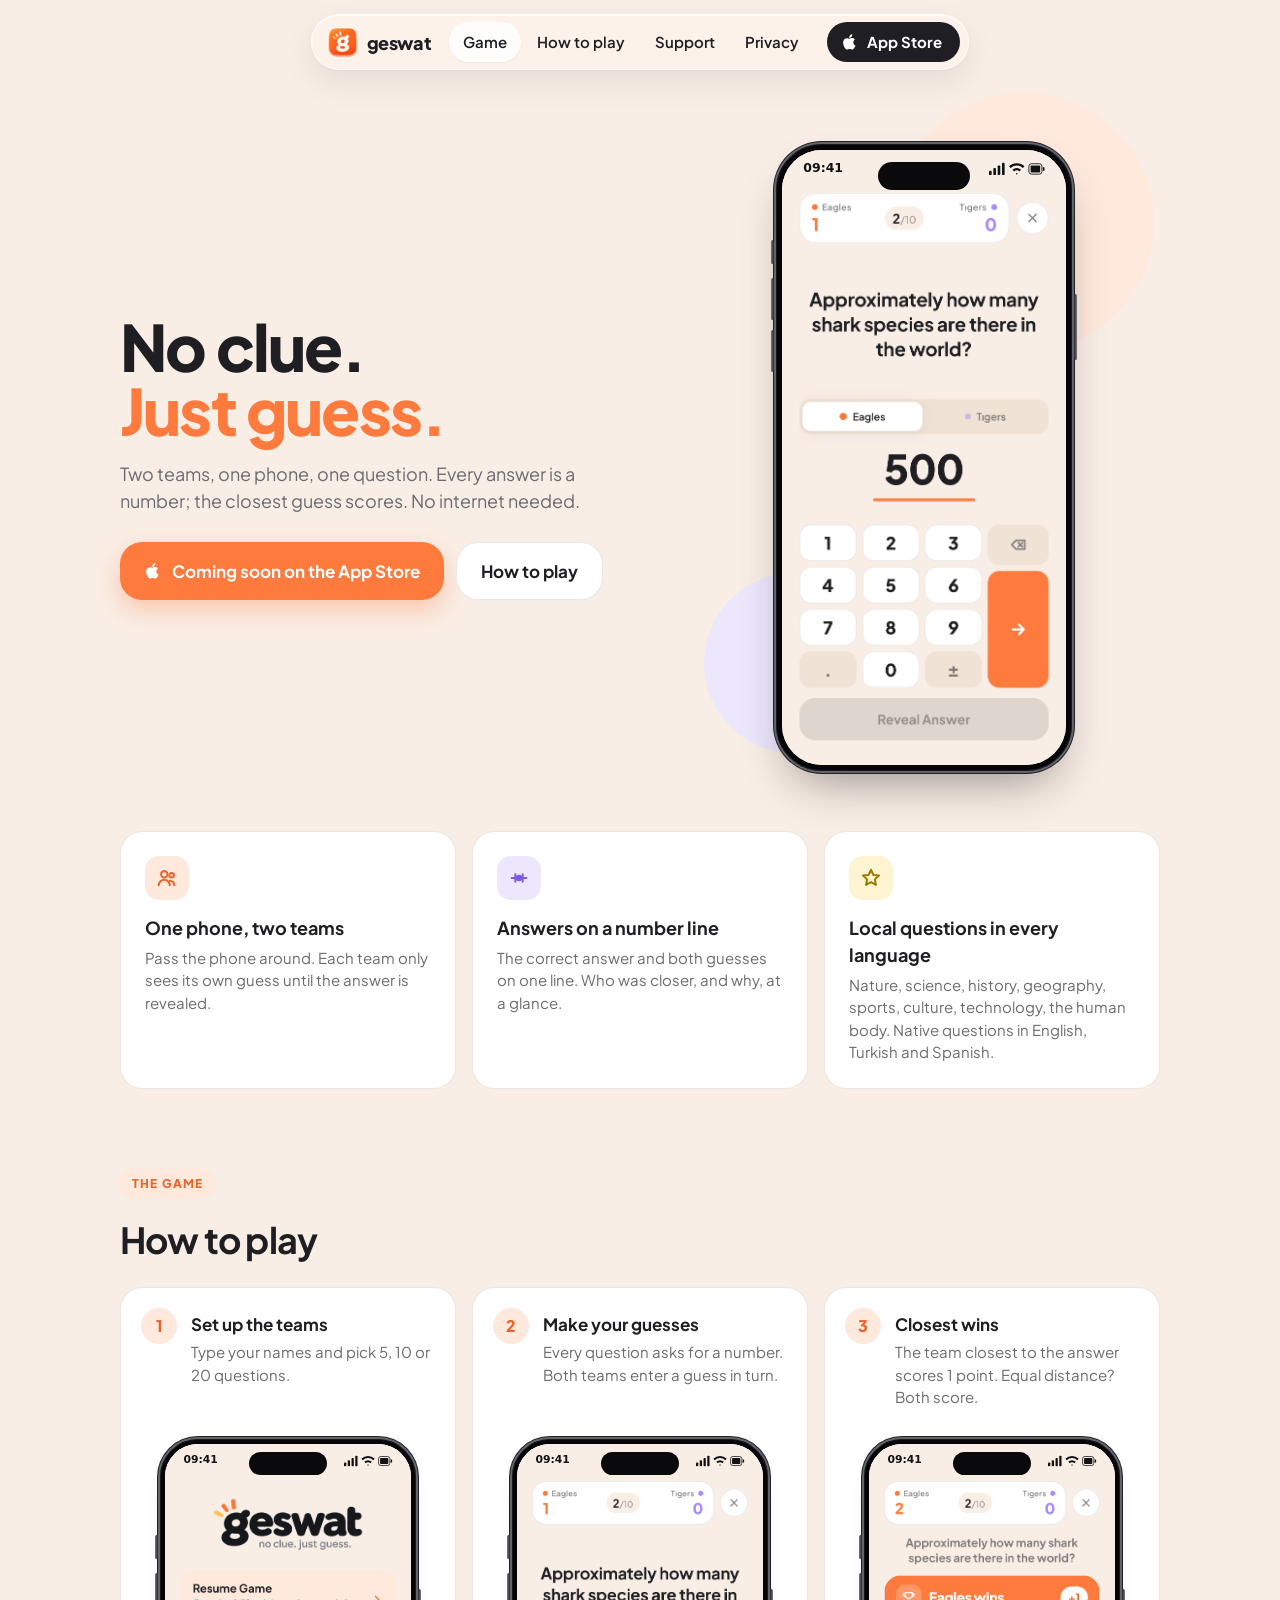
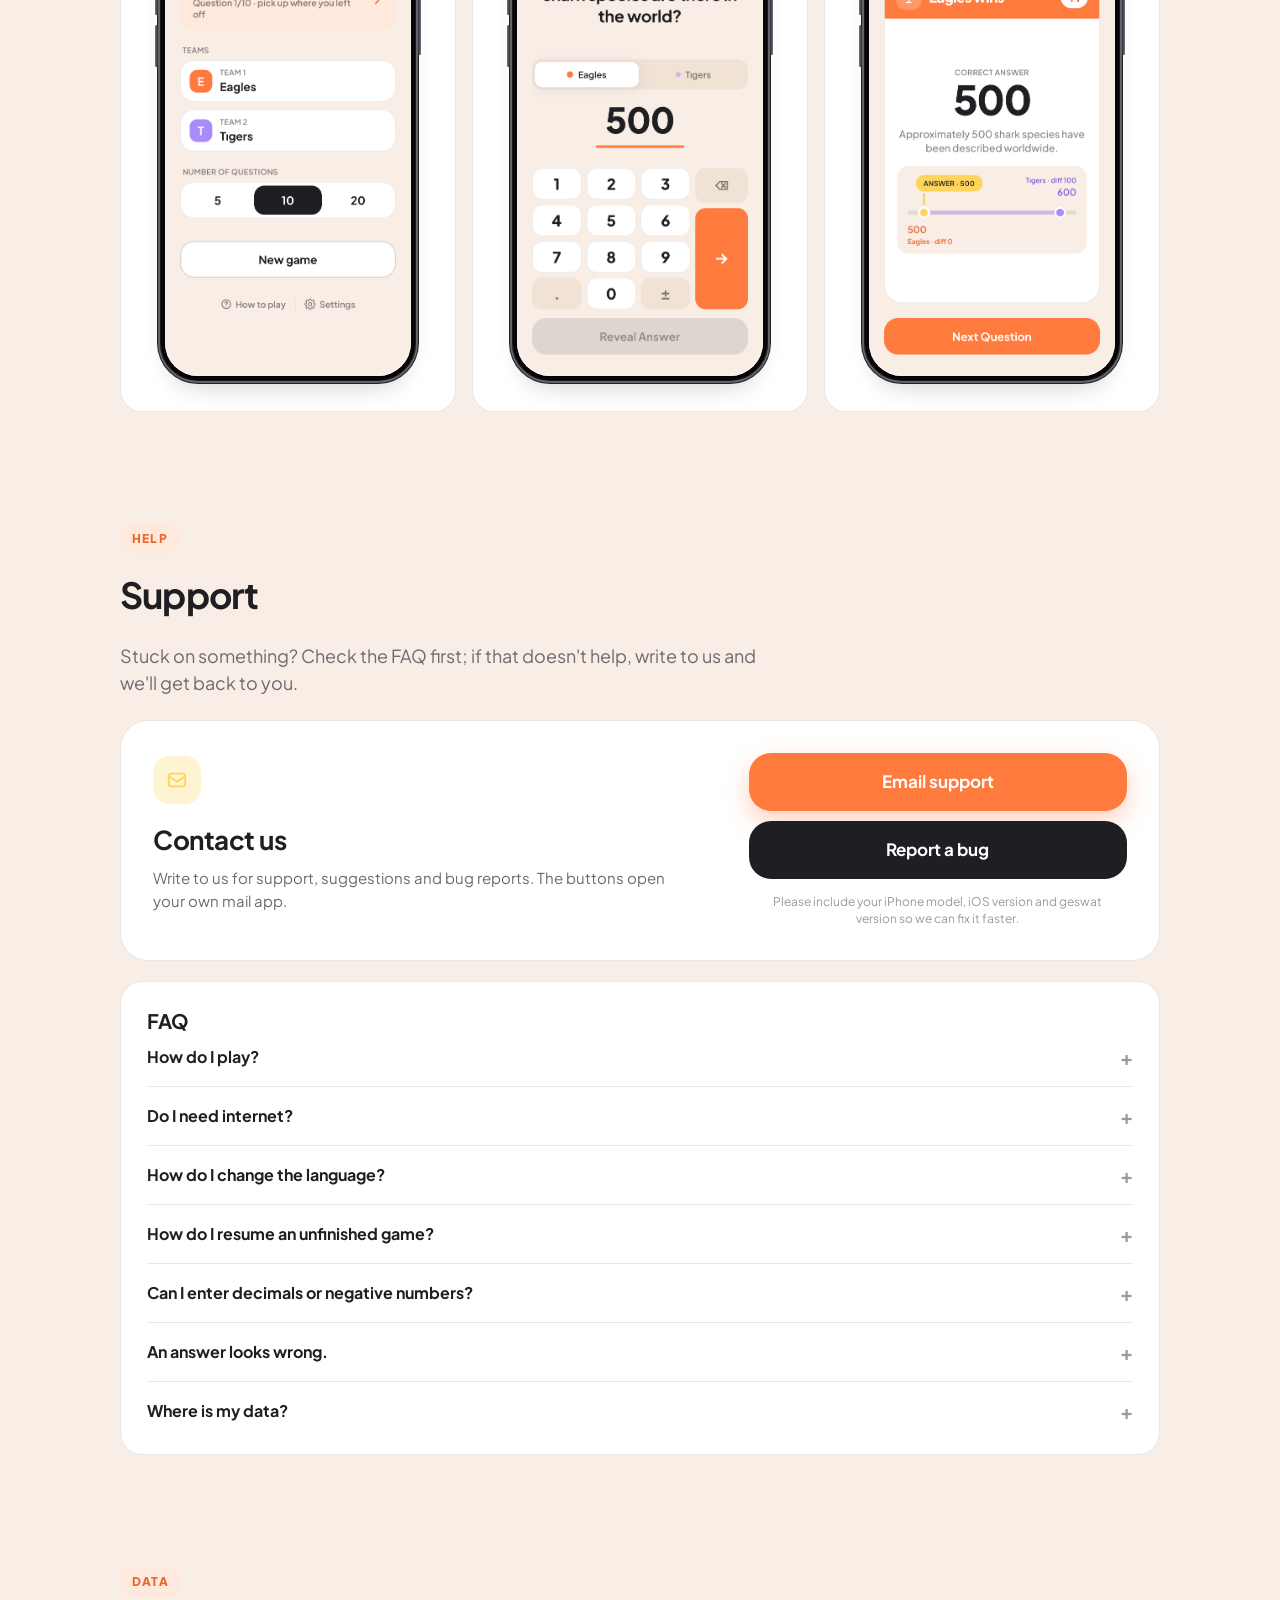
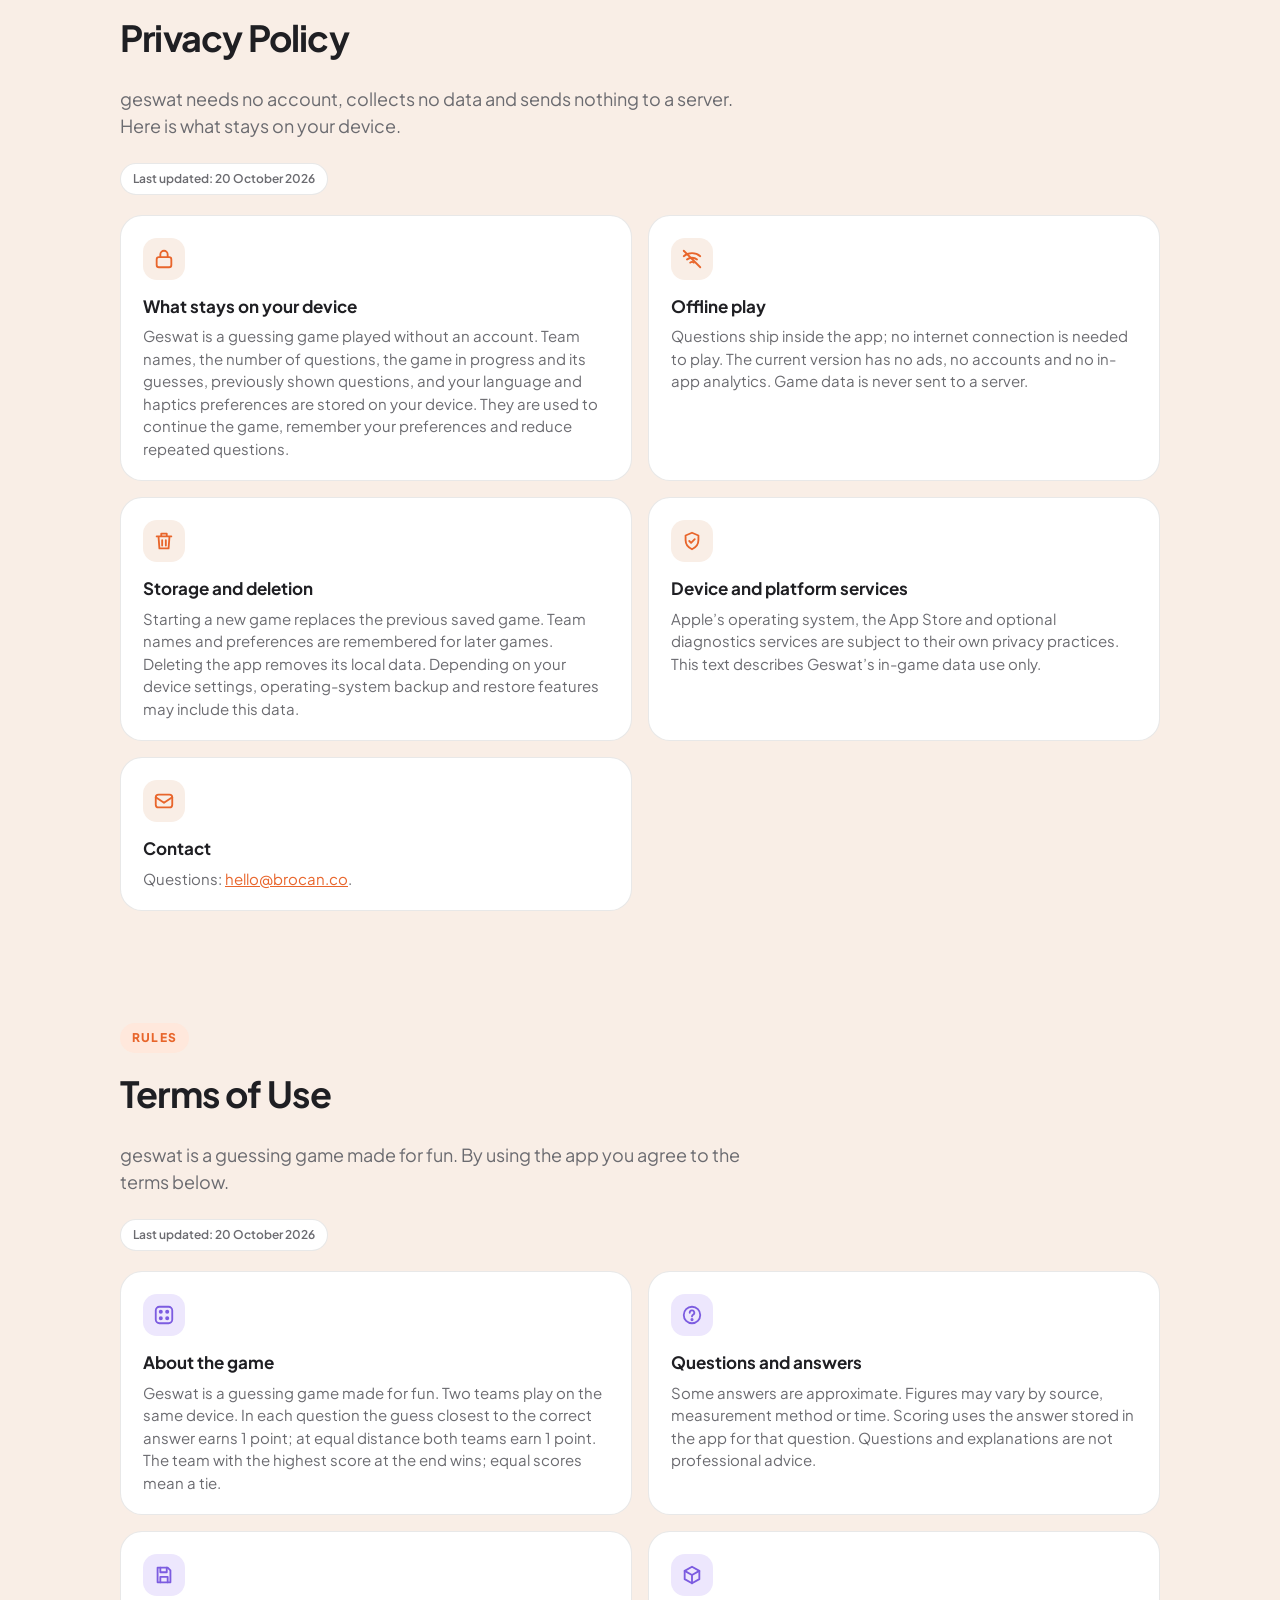
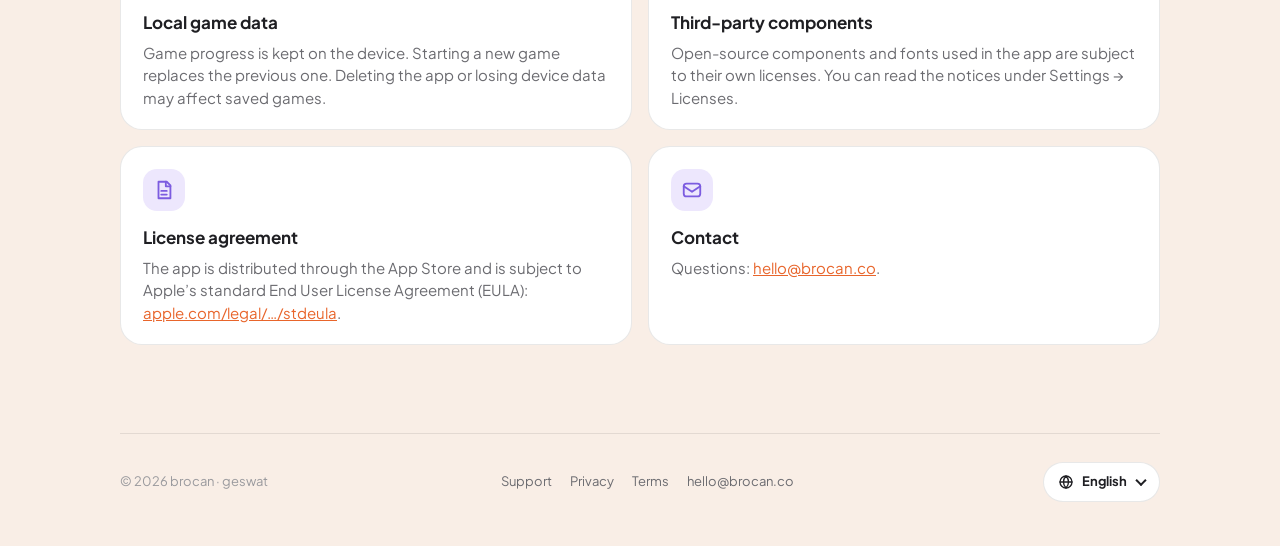
==== commit c4cf51e3: "Use real localized app screenshots in hero" ====
--- a/index.html
+++ b/index.html
@@ -39,22 +39,14 @@
         <a class="cta ghost" href="#how"><span data-lang="tr">Nasıl oynanır?</span><span data-lang="en">How to play</span><span data-lang="es">¿Cómo se juega?</span></a>
       </div>
     </div>
-    <div class="phone" aria-hidden="true">
+    <div class="phone hero-phone" aria-hidden="true">
       <div class="blob a"></div><div class="blob b"></div>
       <div class="frame">
         <div class="btn mute"></div><div class="btn vol1"></div><div class="btn vol2"></div><div class="btn power"></div>
         <div class="screen">
           <div class="island"></div>
-          <div class="mock-score">
-            <div class="side t"><span data-lang="tr">Kartallar</span><span data-lang="en">Eagles</span><span data-lang="es">Águilas</span><b>2</b></div>
-            <div class="round">4<span>/10</span></div>
-            <div class="side l"><span data-lang="tr">Kaplanlar</span><span data-lang="en">Tigers</span><span data-lang="es">Tigres</span><b>1</b></div>
-          </div>
-          <div class="mock-q"><span data-lang="tr">Çita saatte yaklaşık kaç km hıza ulaşır?</span><span data-lang="en">How fast can a cheetah run, in km/h?</span><span data-lang="es">¿A cuántos km/h corre un guepardo?</span></div>
-          <div class="mock-turn"><span class="on"><span data-lang="tr">Kartallar · sıra sende</span><span data-lang="en">Eagles · your turn</span><span data-lang="es">Águilas · tu turno</span></span><span><span data-lang="tr">Kaplanlar</span><span data-lang="en">Tigers</span><span data-lang="es">Tigres</span></span></div>
-          <div class="mock-num">95<small><span data-lang="tr">km/sa</span><span data-lang="en">km/h</span><span data-lang="es">km/h</span></small></div>
-          <div class="mock-bar"></div>
-          <div class="mock-pad"><span>1</span><span>2</span><span>3</span><span>4</span><span>5</span><span>6</span><span>7</span><span>8</span><span>9</span><span class="m"><span data-lang="tr">,</span><span data-lang="en">.</span><span data-lang="es">,</span></span><span>0</span><span class="m">±</span></div>
+          <img data-lang="tr" class="shot" src="assets/how-guess-tr.webp" alt="" width="1170" height="2532" loading="eager" decoding="async"><img data-lang="en" class="shot" src="assets/how-guess-en.webp" alt="" width="1170" height="2532" loading="eager" decoding="async"><img data-lang="es" class="shot" src="assets/how-guess-es.webp" alt="" width="1170" height="2532" loading="eager" decoding="async">
+          <div class="capture-status" aria-hidden="true"><span>09:41</span><svg viewBox="0 0 64 16" fill="currentColor"><rect x="0" y="10" width="3" height="5" rx="1"/><rect x="5" y="7" width="3" height="8" rx="1"/><rect x="10" y="4" width="3" height="11" rx="1"/><rect x="15" y="1" width="3" height="14" rx="1"/><path d="M23 5a13 13 0 0 1 18 0l-2 2a10 10 0 0 0-14 0zm4 4a7 7 0 0 1 10 0l-2 2a4 4 0 0 0-6 0zm4 4a2 2 0 0 1 2 0l-1 2z"/><rect x="46" y="2" width="15" height="12" rx="3" fill="none" stroke="currentColor"/><rect x="48" y="4" width="11" height="8" rx="1"/><path d="M63 6v4" stroke="currentColor" stroke-width="2"/></svg></div>
         </div>
       </div>
     </div>
--- a/site.css
+++ b/site.css
@@ -78,24 +78,8 @@
 .screen { position: relative; background: var(--sand); border-radius: 40px; padding: 54px 16px 26px; overflow: hidden; min-height: 600px; }
 .screen img.shot { position: absolute; inset: 0; width: 100%; height: 100%; object-fit: cover; }
 .island { position: absolute; top: 12px; left: 50%; width: 92px; height: 28px; transform: translateX(-50%); background: #0a0a0c; border-radius: 999px; z-index: 2; }
-.mock-score { display: flex; justify-content: space-between; align-items: center; background: var(--white); border: 1px solid var(--border); border-radius: 18px; padding: 10px 14px; }
-.mock-score .side { display: flex; flex-direction: column; gap: 2px; font-size: 11px; color: var(--muted); font-weight: 600; }
-.mock-score .side b { font-size: 22px; line-height: 1; }
-.mock-score .side.t b { color: var(--tangerine); }
-.mock-score .side.l { align-items: flex-end; }
-.mock-score .side.l b { color: var(--lilac); }
-.mock-score .round { background: var(--sand); border-radius: 999px; padding: 4px 10px; font-weight: 700; font-size: 14px; }
-.mock-score .round span { color: var(--faint); font-weight: 600; }
-.mock-q { font-weight: 700; font-size: 19px; line-height: 1.3; text-align: center; margin: 32px 0; letter-spacing: -0.3px; }
-.mock-turn { display: flex; gap: 4px; background: var(--sand-deep); border-radius: 14px; padding: 4px; font-size: 11px; font-weight: 700; }
-.mock-turn > span { flex: 1; text-align: center; padding: 8px 4px; border-radius: 10px; color: var(--muted); }
-.mock-turn > span.on { background: var(--white); color: var(--charcoal); box-shadow: 0 2px 8px rgba(31,31,35,0.10); }
-.mock-num { text-align: center; font-weight: 800; font-size: 46px; letter-spacing: -2px; margin: 18px 0 4px; }
-.mock-num small { font-size: 14px; color: var(--muted); letter-spacing: 0; font-weight: 600; margin-left: 6px; }
-.mock-bar { width: 100px; height: 4px; border-radius: 2px; background: var(--tangerine); margin: 0 auto 18px; }
-.mock-pad { display: grid; grid-template-columns: repeat(3, 1fr); gap: 6px; }
-.mock-pad > span { height: 36px; border-radius: 10px; background: var(--white); border: 1px solid var(--border); display: flex; align-items: center; justify-content: center; font-weight: 700; font-size: 15px; }
-.mock-pad > span.m { background: var(--sand-deep); border-color: var(--sand-deep); color: var(--muted); }
+.hero-phone .screen { min-height: 0; padding: 0; aspect-ratio: 1170 / 2532; container-type: inline-size; }
+.hero-phone .screen img.shot { object-fit: contain; }
 
 /* ---------- Sections ---------- */
 .block { padding: 56px 0; }
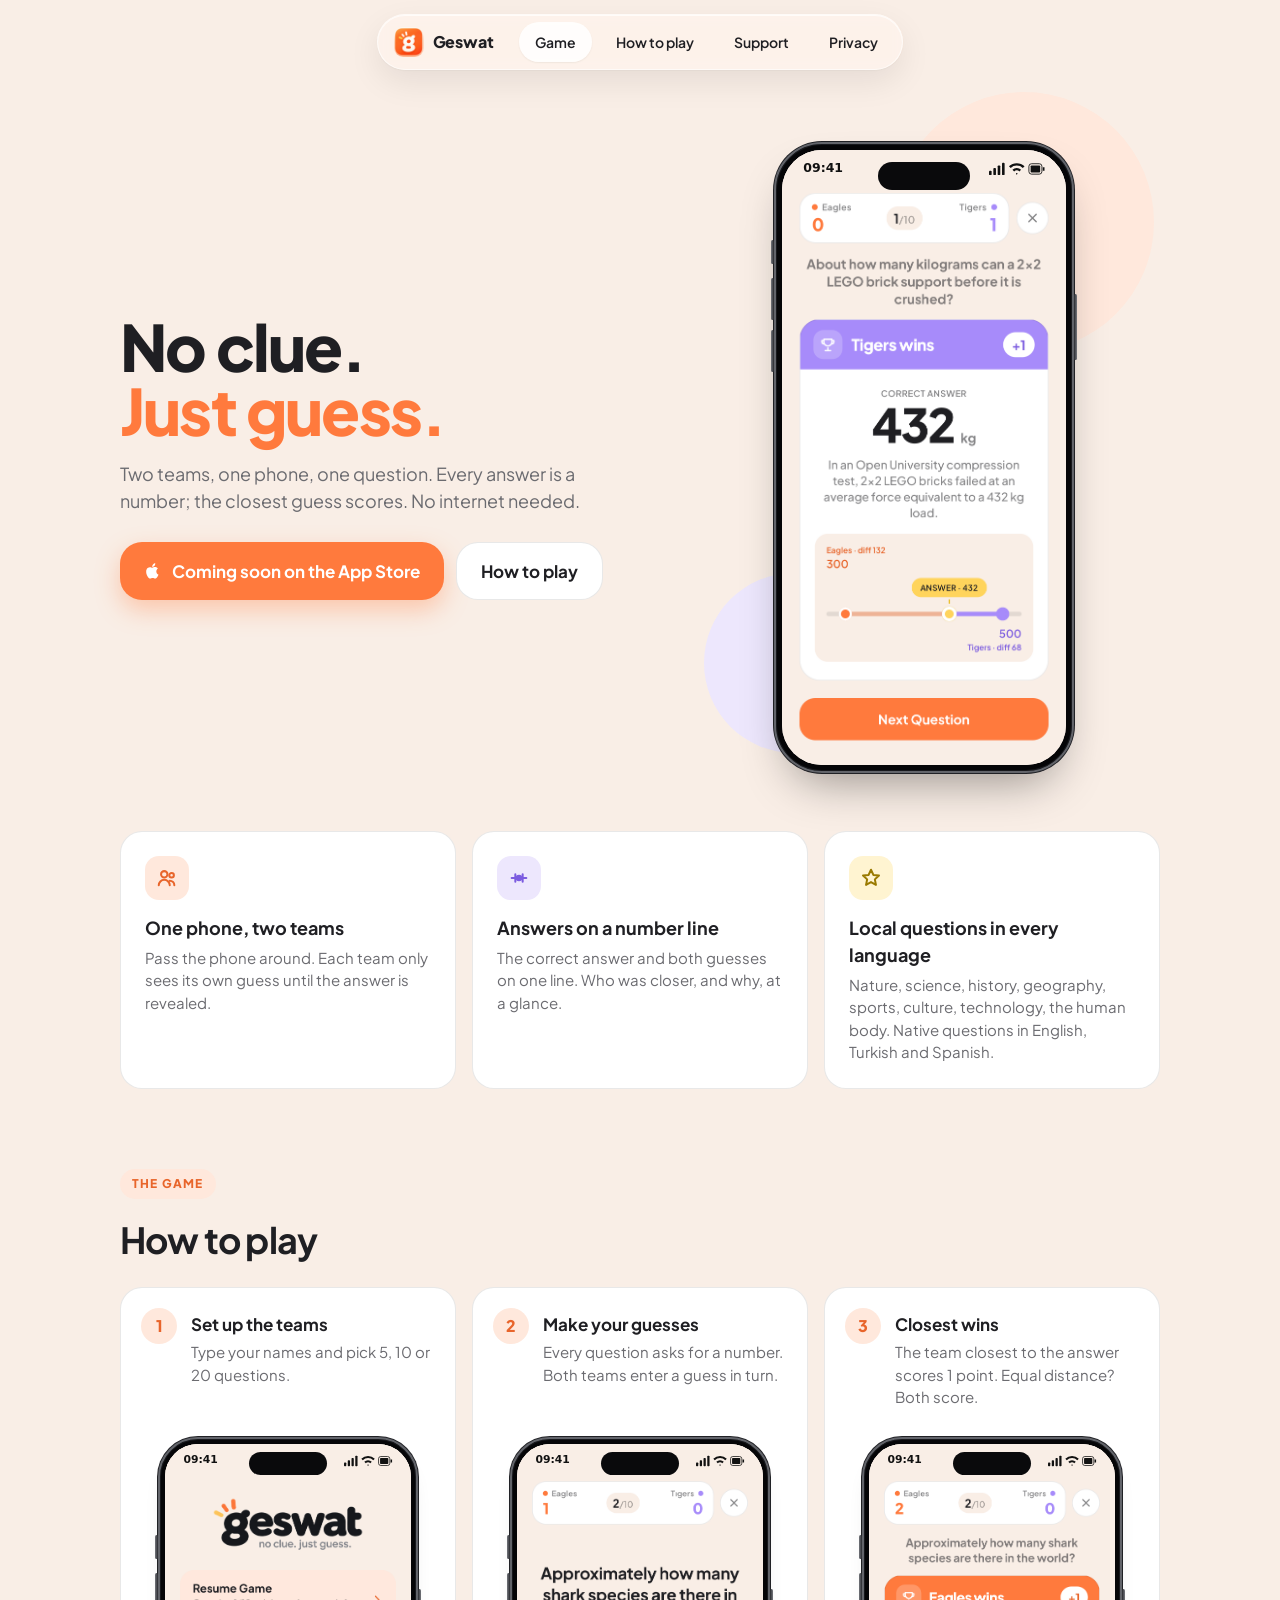
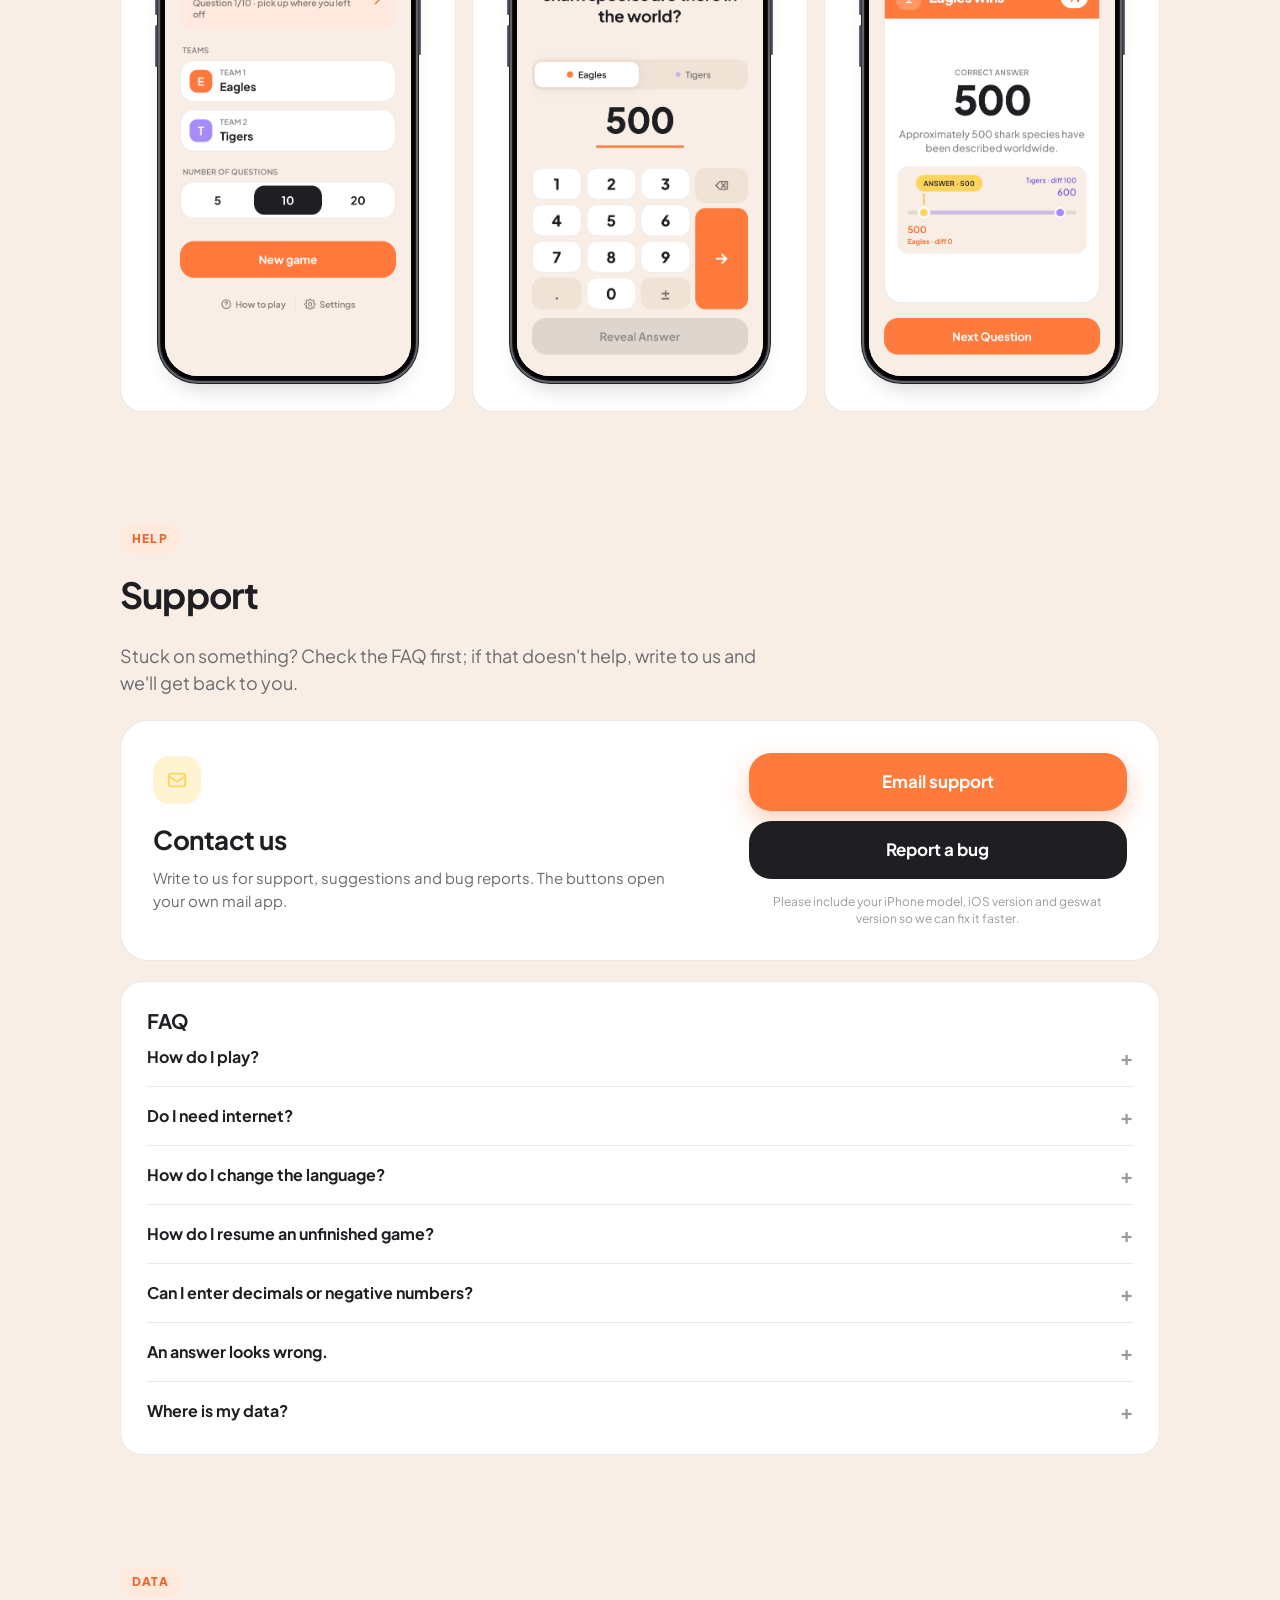
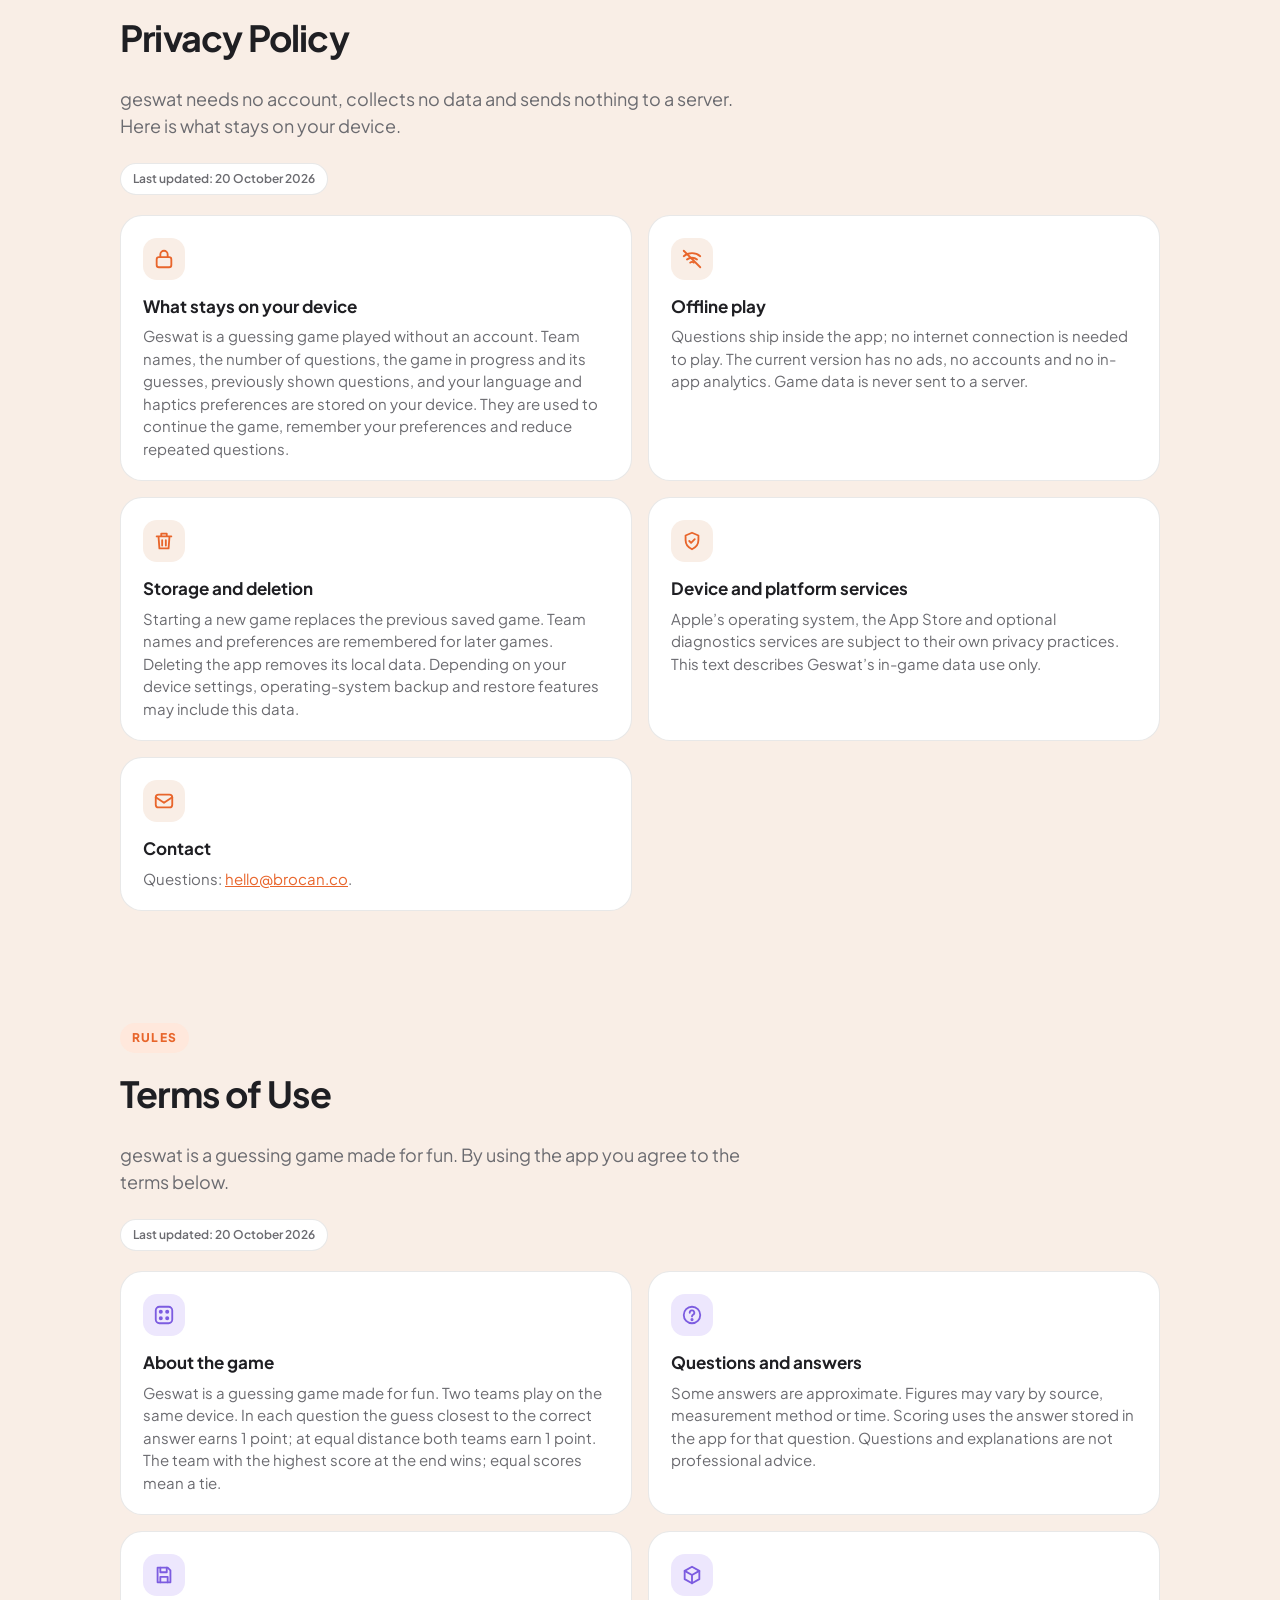
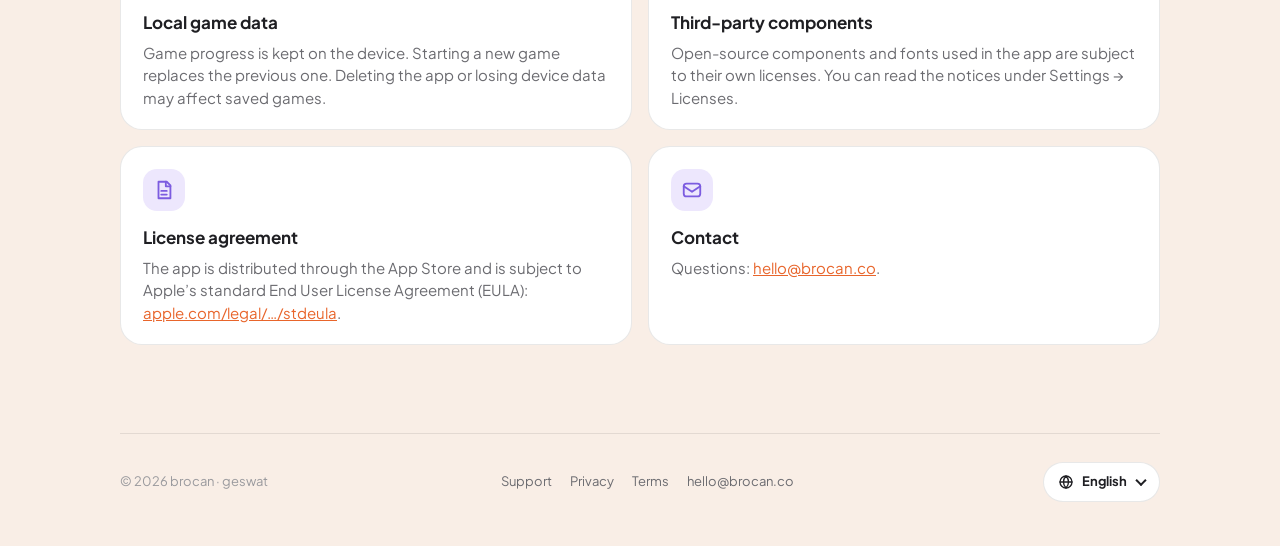
==== commit 5bfa99f2: "Refresh localized app screenshots and simplify Geswat navigation" ====
--- a/index.html
+++ b/index.html
@@ -3,10 +3,10 @@
 <head>
 <meta charset="utf-8">
 <meta name="viewport" content="width=device-width, initial-scale=1">
-<title>geswat · No clue. Just guess.</title>
-<title data-lang="tr">geswat · Bilmesen de olur, tahmin et</title>
-<title data-lang="en">geswat · No clue. Just guess.</title>
-<title data-lang="es">geswat · Ni idea. Adivina.</title>
+<title>Geswat</title>
+<title data-lang="tr">Geswat</title>
+<title data-lang="en">Geswat</title>
+<title data-lang="es">Geswat</title>
 <meta name="description" content="geswat is an offline two-team number-guessing party game for iPhone.">
 <meta name="description" data-lang="tr" content="geswat: iki takım, bir soru, en yakın tahmin kazanır. Çevrimdışı iPhone parti oyunu.">
 <meta name="description" data-lang="en" content="geswat is an offline two-team number-guessing party game for iPhone.">
@@ -20,14 +20,13 @@
 <body>
 <header class="topbar">
   <div class="pill">
-    <a class="brand" href="#top" aria-label="geswat"><img src="assets/icon-512.png" alt="" width="30" height="30"><span>geswat</span></a>
+    <a class="brand" href="#top" aria-label="Geswat"><img src="assets/icon-512.png" alt="" width="30" height="30"><span>Geswat</span></a>
     <nav class="nav" aria-label="Site">
       <a href="#top" data-section="top"><span data-lang="tr">Oyun</span><span data-lang="en">Game</span><span data-lang="es">Juego</span></a>
       <a href="#how" data-section="how"><span data-lang="tr">Nasıl oynanır</span><span data-lang="en">How to play</span><span data-lang="es">Cómo se juega</span></a>
       <a href="#support" data-section="support"><span data-lang="tr">Destek</span><span data-lang="en">Support</span><span data-lang="es">Soporte</span></a>
       <a href="#privacy" data-section="privacy"><span data-lang="tr">Gizlilik</span><span data-lang="en">Privacy</span><span data-lang="es">Privacidad</span></a>
     </nav>
-    <a class="store" href="#" aria-disabled="true"><svg width="18" height="18" viewBox="0 0 24 24" fill="currentColor" aria-hidden="true"><path d="M16.4 12.6c0-2.5 2-3.7 2.1-3.8-1.2-1.7-3-1.9-3.6-2-1.5-.2-3 .9-3.8.9-.8 0-2-.9-3.3-.8-1.7 0-3.2 1-4.1 2.5-1.8 3-.5 7.6 1.3 10.1.9 1.2 1.9 2.6 3.2 2.6 1.3-.1 1.8-.8 3.3-.8 1.6 0 2 .8 3.3.8 1.4 0 2.3-1.3 3.1-2.5 1-1.4 1.4-2.8 1.4-2.9-.1 0-2.9-1.1-2.9-4.1zM14 5.1c.7-.9 1.2-2.1 1-3.3-1 0-2.3.7-3 1.6-.7.8-1.2 2-1.1 3.2 1.2.1 2.3-.6 3.1-1.5z"></path></svg><span>App Store</span></a>
   </div>
 </header>
 <main id="top" class="wrap">
@@ -45,7 +44,7 @@
         <div class="btn mute"></div><div class="btn vol1"></div><div class="btn vol2"></div><div class="btn power"></div>
         <div class="screen">
           <div class="island"></div>
-          <img data-lang="tr" class="shot" src="assets/how-guess-tr.webp" alt="" width="1170" height="2532" loading="eager" decoding="async"><img data-lang="en" class="shot" src="assets/how-guess-en.webp" alt="" width="1170" height="2532" loading="eager" decoding="async"><img data-lang="es" class="shot" src="assets/how-guess-es.webp" alt="" width="1170" height="2532" loading="eager" decoding="async">
+          <img data-lang="tr" class="shot" src="assets/hero-result-tr.webp" alt="" width="1170" height="2532" loading="eager" decoding="async"><img data-lang="en" class="shot" src="assets/hero-result-en.webp" alt="" width="1170" height="2532" loading="eager" decoding="async"><img data-lang="es" class="shot" src="assets/hero-result-es.webp" alt="" width="1170" height="2532" loading="eager" decoding="async">
           <div class="capture-status" aria-hidden="true"><span>09:41</span><svg viewBox="0 0 64 16" fill="currentColor"><rect x="0" y="10" width="3" height="5" rx="1"/><rect x="5" y="7" width="3" height="8" rx="1"/><rect x="10" y="4" width="3" height="11" rx="1"/><rect x="15" y="1" width="3" height="14" rx="1"/><path d="M23 5a13 13 0 0 1 18 0l-2 2a10 10 0 0 0-14 0zm4 4a7 7 0 0 1 10 0l-2 2a4 4 0 0 0-6 0zm4 4a2 2 0 0 1 2 0l-1 2z"/><rect x="46" y="2" width="15" height="12" rx="3" fill="none" stroke="currentColor"/><rect x="48" y="4" width="11" height="8" rx="1"/><path d="M63 6v4" stroke="currentColor" stroke-width="2"/></svg></div>
         </div>
       </div>
@@ -60,9 +59,9 @@
     <span data-lang="tr" class="eyebrow">OYUN</span><span data-lang="en" class="eyebrow">THE GAME</span><span data-lang="es" class="eyebrow">EL JUEGO</span>
     <h2 class="section"><span data-lang="tr">Nasıl oynanır?</span><span data-lang="en">How to play</span><span data-lang="es">¿Cómo se juega?</span></h2>
     <div class="steps">
-      <div class="step"><div class="step-copy"><div class="n">1</div><div><div data-lang="tr"><h3>Takımları kur</h3><p>İsimleri yazın, soru sayısını seçin: 5, 10 ya da 20.</p></div><div data-lang="en"><h3>Set up the teams</h3><p>Type your names and pick 5, 10 or 20 questions.</p></div><div data-lang="es"><h3>Formen los equipos</h3><p>Escriban los nombres y elijan 5, 10 o 20 preguntas.</p></div></div></div><div class="phone step-phone"><div class="frame"><span class="btn mute"></span><span class="btn vol1"></span><span class="btn vol2"></span><span class="btn power"></span><div class="screen"><div class="island" aria-hidden="true"></div><img data-lang="tr" class="shot" src="assets/how-setup-tr.webp" alt="Takımları kur" width="1170" height="2532" loading="eager" decoding="async"><img data-lang="en" class="shot" src="assets/how-setup-en.webp" alt="Set up the teams" width="1170" height="2532" loading="eager" decoding="async"><img data-lang="es" class="shot" src="assets/how-setup-es.webp" alt="Formen los equipos" width="1170" height="2532" loading="eager" decoding="async"><div class="capture-status" aria-hidden="true"><span>09:41</span><svg viewBox="0 0 64 16" fill="currentColor"><rect x="0" y="10" width="3" height="5" rx="1"/><rect x="5" y="7" width="3" height="8" rx="1"/><rect x="10" y="4" width="3" height="11" rx="1"/><rect x="15" y="1" width="3" height="14" rx="1"/><path d="M23 5a13 13 0 0 1 18 0l-2 2a10 10 0 0 0-14 0zm4 4a7 7 0 0 1 10 0l-2 2a4 4 0 0 0-6 0zm4 4a2 2 0 0 1 2 0l-1 2z"/><rect x="46" y="2" width="15" height="12" rx="3" fill="none" stroke="currentColor"/><rect x="48" y="4" width="11" height="8" rx="1"/><path d="M63 6v4" stroke="currentColor" stroke-width="2"/></svg></div></div></div></div></div>
-      <div class="step"><div class="step-copy"><div class="n">2</div><div><div data-lang="tr"><h3>Tahmin edin</h3><p>Soru bir sayı ister. İki takım da sırayla tahminini girer.</p></div><div data-lang="en"><h3>Make your guesses</h3><p>Every question asks for a number. Both teams enter a guess in turn.</p></div><div data-lang="es"><h3>Hagan su estimación</h3><p>Cada pregunta pide un número. Los dos equipos escriben su estimación por turnos.</p></div></div></div><div class="phone step-phone"><div class="frame"><span class="btn mute"></span><span class="btn vol1"></span><span class="btn vol2"></span><span class="btn power"></span><div class="screen"><div class="island" aria-hidden="true"></div><img data-lang="tr" class="shot" src="assets/how-guess-tr.webp" alt="Tahmin edin" width="1170" height="2532" loading="eager" decoding="async"><img data-lang="en" class="shot" src="assets/how-guess-en.webp" alt="Make your guesses" width="1170" height="2532" loading="eager" decoding="async"><img data-lang="es" class="shot" src="assets/how-guess-es.webp" alt="Hagan su estimación" width="1170" height="2532" loading="eager" decoding="async"><div class="capture-status" aria-hidden="true"><span>09:41</span><svg viewBox="0 0 64 16" fill="currentColor"><rect x="0" y="10" width="3" height="5" rx="1"/><rect x="5" y="7" width="3" height="8" rx="1"/><rect x="10" y="4" width="3" height="11" rx="1"/><rect x="15" y="1" width="3" height="14" rx="1"/><path d="M23 5a13 13 0 0 1 18 0l-2 2a10 10 0 0 0-14 0zm4 4a7 7 0 0 1 10 0l-2 2a4 4 0 0 0-6 0zm4 4a2 2 0 0 1 2 0l-1 2z"/><rect x="46" y="2" width="15" height="12" rx="3" fill="none" stroke="currentColor"/><rect x="48" y="4" width="11" height="8" rx="1"/><path d="M63 6v4" stroke="currentColor" stroke-width="2"/></svg></div></div></div></div></div>
-      <div class="step"><div class="step-copy"><div class="n">3</div><div><div data-lang="tr"><h3>En yakın kazanır</h3><p>Doğru cevaba en yakın takım 1 puan alır. Eşit uzaklıkta ikisi de alır.</p></div><div data-lang="en"><h3>Closest wins</h3><p>The team closest to the answer scores 1 point. Equal distance? Both score.</p></div><div data-lang="es"><h3>Gana el más cercano</h3><p>El equipo más cercano a la respuesta suma 1 punto. A igual distancia, suman los dos.</p></div></div></div><div class="phone step-phone"><div class="frame"><span class="btn mute"></span><span class="btn vol1"></span><span class="btn vol2"></span><span class="btn power"></span><div class="screen"><div class="island" aria-hidden="true"></div><img data-lang="tr" class="shot" src="assets/how-answer-tr.webp" alt="En yakın kazanır" width="1170" height="2532" loading="eager" decoding="async"><img data-lang="en" class="shot" src="assets/how-answer-en.webp" alt="Closest wins" width="1170" height="2532" loading="eager" decoding="async"><img data-lang="es" class="shot" src="assets/how-answer-es.webp" alt="Gana el más cercano" width="1170" height="2532" loading="eager" decoding="async"><div class="capture-status" aria-hidden="true"><span>09:41</span><svg viewBox="0 0 64 16" fill="currentColor"><rect x="0" y="10" width="3" height="5" rx="1"/><rect x="5" y="7" width="3" height="8" rx="1"/><rect x="10" y="4" width="3" height="11" rx="1"/><rect x="15" y="1" width="3" height="14" rx="1"/><path d="M23 5a13 13 0 0 1 18 0l-2 2a10 10 0 0 0-14 0zm4 4a7 7 0 0 1 10 0l-2 2a4 4 0 0 0-6 0zm4 4a2 2 0 0 1 2 0l-1 2z"/><rect x="46" y="2" width="15" height="12" rx="3" fill="none" stroke="currentColor"/><rect x="48" y="4" width="11" height="8" rx="1"/><path d="M63 6v4" stroke="currentColor" stroke-width="2"/></svg></div></div></div></div></div>
+      <div class="step"><div class="step-copy"><div class="n">1</div><div><div data-lang="tr"><h3>Takımları kur</h3><p>İsimleri yazın, soru sayısını seçin: 5, 10 ya da 20.</p></div><div data-lang="en"><h3>Set up the teams</h3><p>Type your names and pick 5, 10 or 20 questions.</p></div><div data-lang="es"><h3>Formen los equipos</h3><p>Escriban los nombres y elijan 5, 10 o 20 preguntas.</p></div></div></div><div class="phone step-phone"><div class="frame"><span class="btn mute"></span><span class="btn vol1"></span><span class="btn vol2"></span><span class="btn power"></span><div class="screen"><div class="island" aria-hidden="true"></div><img data-lang="tr" class="shot" src="assets/how-setup-tr.webp?v=20261020-2" alt="Takımları kur" width="1170" height="2532" loading="eager" decoding="async"><img data-lang="en" class="shot" src="assets/how-setup-en.webp?v=20261020-2" alt="Set up the teams" width="1170" height="2532" loading="eager" decoding="async"><img data-lang="es" class="shot" src="assets/how-setup-es.webp?v=20261020-2" alt="Formen los equipos" width="1170" height="2532" loading="eager" decoding="async"><div class="capture-status" aria-hidden="true"><span>09:41</span><svg viewBox="0 0 64 16" fill="currentColor"><rect x="0" y="10" width="3" height="5" rx="1"/><rect x="5" y="7" width="3" height="8" rx="1"/><rect x="10" y="4" width="3" height="11" rx="1"/><rect x="15" y="1" width="3" height="14" rx="1"/><path d="M23 5a13 13 0 0 1 18 0l-2 2a10 10 0 0 0-14 0zm4 4a7 7 0 0 1 10 0l-2 2a4 4 0 0 0-6 0zm4 4a2 2 0 0 1 2 0l-1 2z"/><rect x="46" y="2" width="15" height="12" rx="3" fill="none" stroke="currentColor"/><rect x="48" y="4" width="11" height="8" rx="1"/><path d="M63 6v4" stroke="currentColor" stroke-width="2"/></svg></div></div></div></div></div>
+      <div class="step"><div class="step-copy"><div class="n">2</div><div><div data-lang="tr"><h3>Tahmin edin</h3><p>Soru bir sayı ister. İki takım da sırayla tahminini girer.</p></div><div data-lang="en"><h3>Make your guesses</h3><p>Every question asks for a number. Both teams enter a guess in turn.</p></div><div data-lang="es"><h3>Hagan su estimación</h3><p>Cada pregunta pide un número. Los dos equipos escriben su estimación por turnos.</p></div></div></div><div class="phone step-phone"><div class="frame"><span class="btn mute"></span><span class="btn vol1"></span><span class="btn vol2"></span><span class="btn power"></span><div class="screen"><div class="island" aria-hidden="true"></div><img data-lang="tr" class="shot" src="assets/how-guess-tr.webp?v=20261020-2" alt="Tahmin edin" width="1170" height="2532" loading="eager" decoding="async"><img data-lang="en" class="shot" src="assets/how-guess-en.webp?v=20261020-2" alt="Make your guesses" width="1170" height="2532" loading="eager" decoding="async"><img data-lang="es" class="shot" src="assets/how-guess-es.webp?v=20261020-2" alt="Hagan su estimación" width="1170" height="2532" loading="eager" decoding="async"><div class="capture-status" aria-hidden="true"><span>09:41</span><svg viewBox="0 0 64 16" fill="currentColor"><rect x="0" y="10" width="3" height="5" rx="1"/><rect x="5" y="7" width="3" height="8" rx="1"/><rect x="10" y="4" width="3" height="11" rx="1"/><rect x="15" y="1" width="3" height="14" rx="1"/><path d="M23 5a13 13 0 0 1 18 0l-2 2a10 10 0 0 0-14 0zm4 4a7 7 0 0 1 10 0l-2 2a4 4 0 0 0-6 0zm4 4a2 2 0 0 1 2 0l-1 2z"/><rect x="46" y="2" width="15" height="12" rx="3" fill="none" stroke="currentColor"/><rect x="48" y="4" width="11" height="8" rx="1"/><path d="M63 6v4" stroke="currentColor" stroke-width="2"/></svg></div></div></div></div></div>
+      <div class="step"><div class="step-copy"><div class="n">3</div><div><div data-lang="tr"><h3>En yakın kazanır</h3><p>Doğru cevaba en yakın takım 1 puan alır. Eşit uzaklıkta ikisi de alır.</p></div><div data-lang="en"><h3>Closest wins</h3><p>The team closest to the answer scores 1 point. Equal distance? Both score.</p></div><div data-lang="es"><h3>Gana el más cercano</h3><p>El equipo más cercano a la respuesta suma 1 punto. A igual distancia, suman los dos.</p></div></div></div><div class="phone step-phone"><div class="frame"><span class="btn mute"></span><span class="btn vol1"></span><span class="btn vol2"></span><span class="btn power"></span><div class="screen"><div class="island" aria-hidden="true"></div><img data-lang="tr" class="shot" src="assets/how-answer-tr.webp?v=20261020-2" alt="En yakın kazanır" width="1170" height="2532" loading="eager" decoding="async"><img data-lang="en" class="shot" src="assets/how-answer-en.webp?v=20261020-2" alt="Closest wins" width="1170" height="2532" loading="eager" decoding="async"><img data-lang="es" class="shot" src="assets/how-answer-es.webp?v=20261020-2" alt="Gana el más cercano" width="1170" height="2532" loading="eager" decoding="async"><div class="capture-status" aria-hidden="true"><span>09:41</span><svg viewBox="0 0 64 16" fill="currentColor"><rect x="0" y="10" width="3" height="5" rx="1"/><rect x="5" y="7" width="3" height="8" rx="1"/><rect x="10" y="4" width="3" height="11" rx="1"/><rect x="15" y="1" width="3" height="14" rx="1"/><path d="M23 5a13 13 0 0 1 18 0l-2 2a10 10 0 0 0-14 0zm4 4a7 7 0 0 1 10 0l-2 2a4 4 0 0 0-6 0zm4 4a2 2 0 0 1 2 0l-1 2z"/><rect x="46" y="2" width="15" height="12" rx="3" fill="none" stroke="currentColor"/><rect x="48" y="4" width="11" height="8" rx="1"/><path d="M63 6v4" stroke="currentColor" stroke-width="2"/></svg></div></div></div></div></div>
     </div>
   </section>
   <section id="support" class="block">
--- a/site.css
+++ b/site.css
@@ -35,7 +35,7 @@
 .topbar { position: fixed; top: 14px; left: 0; right: 0; z-index: 30; display: flex; justify-content: center; padding: 0 12px; pointer-events: none; }
 .pill {
   pointer-events: auto;
-  display: flex; align-items: center; gap: 10px;
+  display: flex; align-items: center; gap: 18px;
   height: 56px; padding: 0 8px 0 16px;
   border-radius: 999px;
   background: rgba(255, 255, 255, 0.28);
@@ -45,10 +45,10 @@
   box-shadow: rgba(0,0,0,0.04) 0 1px 2px, rgba(0,0,0,0.08) 0 12px 32px, rgba(255,255,255,0.7) 0 1px 0 inset;
   max-width: 100%;
 }
-.brand { display: flex; align-items: center; gap: 9px; text-decoration: none; color: var(--charcoal); font-weight: 800; font-size: 18px; letter-spacing: -0.4px; padding-right: 8px; }
+.brand { display: flex; align-items: center; gap: 9px; text-decoration: none; color: var(--charcoal); font-weight: 800; font-size: 16px; letter-spacing: -0.2px; padding-right: 8px; }
 .brand img { width: 30px; height: 30px; border-radius: 9px; }
-.nav { display: flex; align-items: center; gap: 2px; }
-.nav a { color: var(--charcoal); text-decoration: none; font-weight: 600; font-size: 15px; padding: 0 14px; border-radius: 999px; height: 40px; display: inline-flex; align-items: center; white-space: nowrap; transition: background .15s, color .15s; }
+.nav { display: flex; align-items: center; gap: 8px; }
+.nav a { color: var(--charcoal); text-decoration: none; font-weight: 600; font-size: 14px; padding: 0 16px; border-radius: 999px; height: 40px; display: inline-flex; align-items: center; white-space: nowrap; transition: background .15s, color .15s; }
 .nav a:hover { background: rgba(255,255,255,0.55); }
 .nav a[aria-current="page"] { background: rgba(255,255,255,0.85); box-shadow: 0 1px 2px rgba(0,0,0,0.06); }
 .store { display: inline-flex; align-items: center; gap: 8px; height: 40px; padding: 0 18px 0 14px; border-radius: 999px; background: var(--charcoal); color: var(--white) !important; font-weight: 700; font-size: 15px; text-decoration: none; white-space: nowrap; margin-left: 4px; }
@@ -167,23 +167,25 @@
 /* ---------- Mobile ---------- */
 @media (max-width: 760px) {
   html { scroll-padding-top: 84px; }
-  .topbar { top: 10px; padding: 0 10px; }
-  .pill { width: 100%; justify-content: space-between; padding: 6px 6px 6px 10px; gap: 4px; }
+  body { overflow-x: clip; }
+  .topbar { top: 10px; left: 16px; right: auto; width: calc(100vw - 32px); padding: 0; }
+  .pill { width: 100%; min-width: 0; justify-content: space-between; padding: 6px 6px 6px 10px; gap: 4px; }
   .brand span { display: none; }
-  .brand { padding-right: 2px; }
-  .nav { flex: 1; min-width: 0; justify-content: center; gap: 0; overflow: hidden; }
+  .brand { flex: none; padding-right: 0; }
+  .nav { flex: 1; min-width: 0; justify-content: center; gap: 6px; overflow: hidden; }
   .store { flex: none; }
   .nav a[data-section="top"] { display: none; }
-  .nav a { height: 40px; padding: 0 8px; font-size: 13px; }
+  .nav a { flex: 1; min-width: 0; height: 40px; padding: 0 5px; font-size: 12px; line-height: 1.2; white-space: normal; text-align: center; justify-content: center; }
   .store span { display: none; }
-  .store { padding: 0 12px; height: 40px; }
+  .store { width: 36px; padding: 0; margin-left: 0; height: 36px; justify-content: center; }
   .hero { grid-template-columns: 1fr; padding: 96px 0 24px; gap: 28px; text-align: center; }
   .hero p { margin-left: auto; margin-right: auto; }
-  .cta-row { justify-content: center; }
+  .cta-row { flex-direction: column; align-items: stretch; width: 100%; max-width: 360px; margin: 0 auto; }
+  .cta-row .cta { width: 100%; min-height: 58px; height: auto; padding: 14px 18px; justify-content: center; white-space: normal; }
+  .cta-row .cta svg { flex: none; }
   .phone { width: 270px; }
+  .hero-phone .blob.a { top: 0; }
   .island { width: 80px; height: 24px; top: 12px; }
-  .mock-q { font-size: 16px; margin: 24px 0; }
-  .mock-num { font-size: 38px; }
   .features, .steps, .legal-grid { grid-template-columns: 1fr; }
   .contact { grid-template-columns: 1fr; padding: 22px; }
   .block { padding: 40px 0; }
